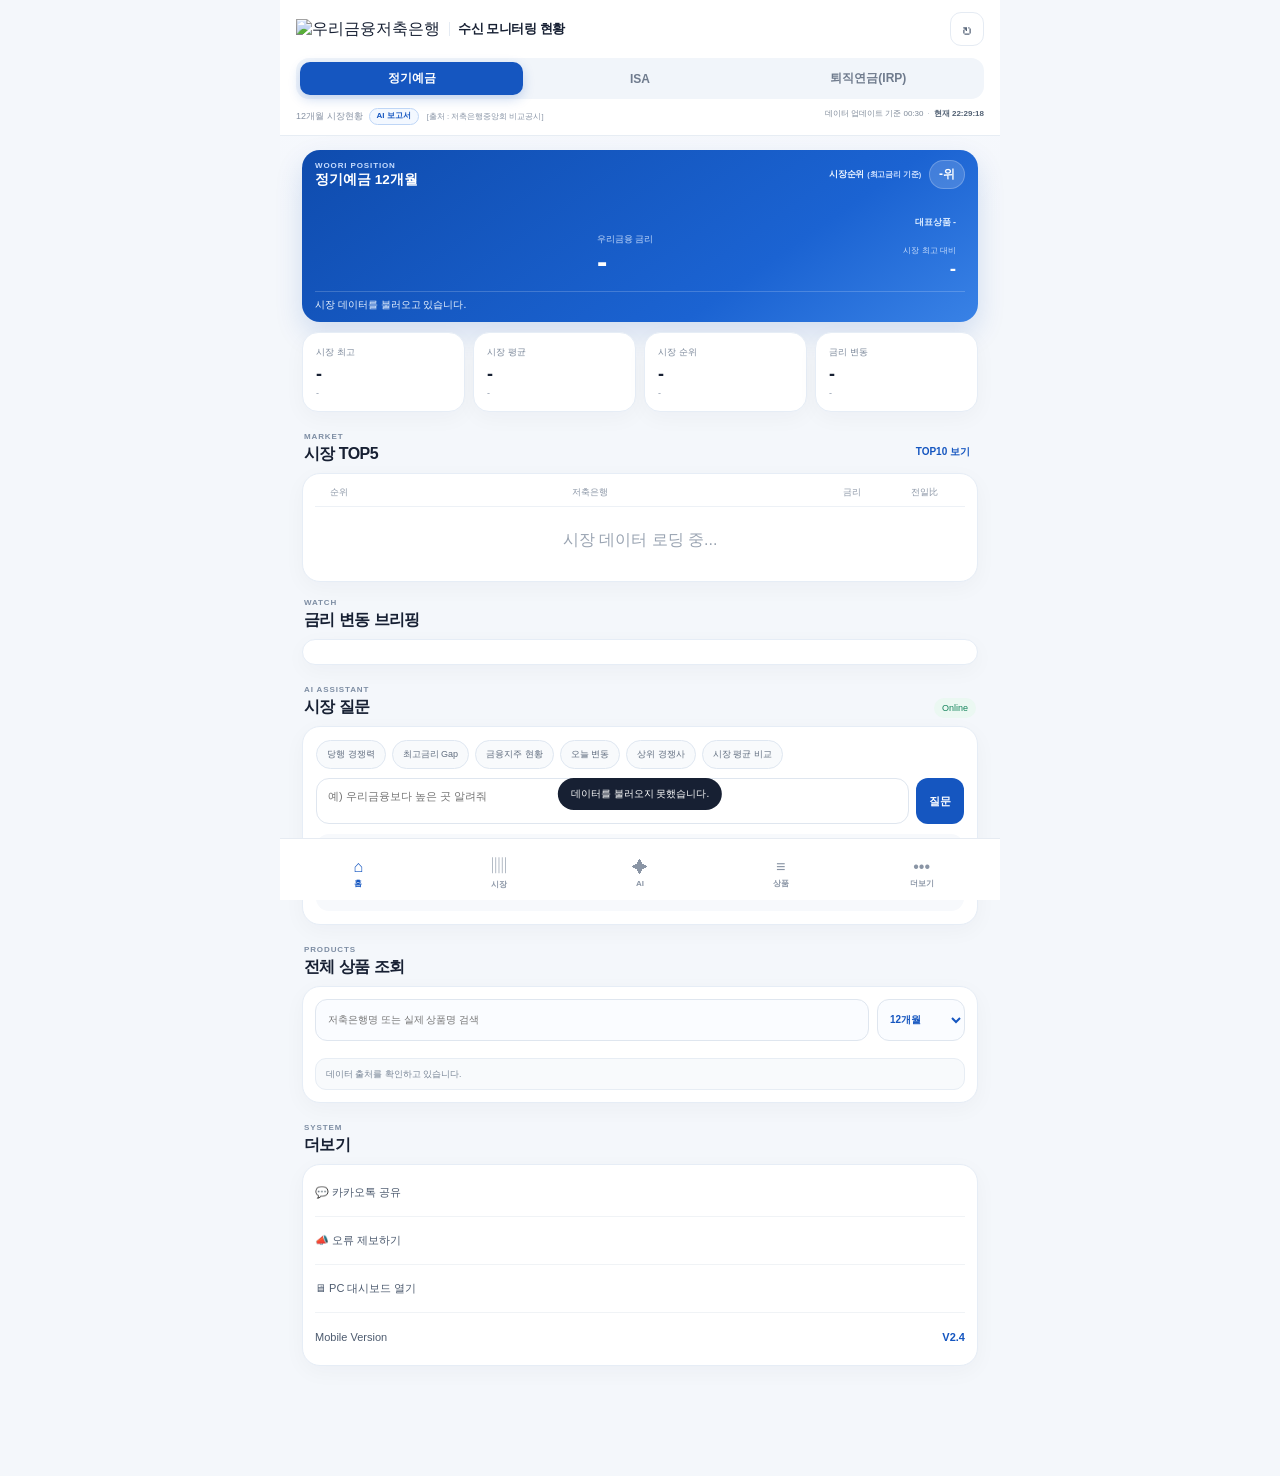
==== templates/mobile.html @ 0fac3efc "Bump mobile hero cache v534" ====
<!DOCTYPE html>
<html lang="ko">
<head>
  <meta charset="UTF-8" />
  <meta name="viewport" content="width=device-width, initial-scale=1, viewport-fit=cover" />
  <meta name="theme-color" content="#0f4db8" />
  <title>SBRateBot Mobile</title>
  <link rel="stylesheet" href="/static/css/mobile.css?v=20260815v529" />
  <link rel="stylesheet" href="/static/css/v512-mobile.css?v=20260815v513" />
  <link rel="stylesheet" href="/static/css/v513-mobile-hero-hotfix.css?v=20260815v534" />
  <script src="https://cdnjs.cloudflare.com/ajax/libs/html2pdf.js/0.10.1/html2pdf.bundle.min.js"></script>
  <!-- Kakao JavaScript SDK -->
  <script
    src="https://t1.kakaocdn.net/kakao_js_sdk/2.7.4/kakao.min.js"
    crossorigin="anonymous">
  </script>
</head>
<body>
  <div class="app-shell">

    <header class="mobile-header">
      <div class="brand-row">
        <div class="brand">
          <img src="/static/images/ci.png" alt="우리금융저축은행" class="brand-logo" />
          <div class="brand-text">
            <strong>수신 모니터링 현황</strong>
          </div>
        </div>
        <button id="mobile-refresh" class="icon-btn" aria-label="새로고침">↻</button>
      </div>

      <div class="product-tabs" id="mobile-product-tabs">
        <button class="product-tab is-active" data-product="deposit">정기예금</button>
        <button class="product-tab" data-product="isa">ISA</button>
        <button class="product-tab" data-product="irp">퇴직연금(IRP)</button>
      </div>

      <div class="data-meta">
        <div class="data-meta-left">
          <span id="mobile-market-label">12개월 시장현황</span>
          <button id="mobile-report-open" class="top-report-btn">AI 보고서</button>
        </div>
        <div class="data-meta-right">
          <span class="mobile-time-line">
            <span class="mobile-update-label">데이터 업데이트 기준 00:30</span>
            <span class="mobile-time-divider">·</span>
            <span id="mobile-live-clock">현재 --:--:--</span>
          </span>
        </div>
      </div>
    </header>

    <main class="mobile-main">
      <section id="home" class="section-block">
        <article class="hero-card">
          <div class="hero-top">
            <div>
              <span class="eyebrow">WOORI POSITION</span>
              <h1 id="hero-product-label">정기예금 12개월</h1>
            </div>
            <div class="hero-rank-context">
              <div class="hero-rank-copy">
                <span class="hero-rank-label">시장순위</span>
                <small>(최고금리 기준)</small>
              </div>
              <span id="hero-rank-pill" class="rank-pill">-위</span>
            </div>
          </div>

          <div class="hero-main-grid">
            <div class="hero-wibee-wrap" aria-hidden="true">
              <img src="/static/images/wibee.png?v=20260815v513" alt="" class="hero-wibee" />
            </div>
            <div class="hero-rate-panel">
              <span id="hero-woori-product" class="hero-product-name">대표상품 -</span>
              <div class="hero-metrics-row">
                <div class="hero-rate-metric">
                  <span class="metric-label">우리금융 금리</span>
                  <strong id="hero-woori-rate" class="hero-rate">-</strong>
                </div>
                <div class="hero-gap hero-gap-metric">
                  <span>시장 최고 대비</span>
                  <strong id="hero-gap-top">-</strong>
                </div>
              </div>
            </div>
          </div>

          <div id="hero-ai-brief" class="ai-brief">
            시장 데이터를 불러오고 있습니다.
          </div>
        </article>

        <div class="kpi-grid">
          <article class="kpi-card">
            <span>시장 최고</span>
            <strong id="kpi-top-rate">-</strong>
            <small id="kpi-top-bank">-</small>
          </article>
          <article class="kpi-card">
            <span>시장 평균</span>
            <strong id="kpi-average-rate">-</strong>
            <small id="kpi-average-gap">-</small>
          </article>
          <article class="kpi-card">
            <span>시장 순위</span>
            <strong id="kpi-market-rank">-</strong>
            <small id="kpi-market-total">-</small>
          </article>
          <article class="kpi-card">
            <span id="kpi-fourth-label">금리 변동</span>
            <strong id="kpi-fourth-value">-</strong>
            <small id="kpi-fourth-sub">-</small>
          </article>
        </div>
      </section>

      <section id="market" class="section-block">
        <div class="section-heading">
          <div>
            <span class="eyebrow">MARKET</span>
            <h2>시장 TOP5</h2>
          </div>
          <button id="toggle-top10" class="text-btn">TOP10 보기</button>
        </div>

        <article class="panel-card">
          <div class="table-head rank-grid">
            <span>순위</span>
            <span>저축은행</span>
            <span>금리</span>
            <span id="market-last-head">전일比</span>
          </div>
          <div id="market-ranking-list" class="ranking-list"></div>
        </article>

        <div class="section-heading subsection-heading">
          <div>
            <span class="eyebrow">WATCH</span>
            <h2 id="watch-title">금리 변동 브리핑</h2>
          </div>
        </div>

        <article class="panel-card">
          <div id="watch-content" class="watch-content"></div>
        </article>
      </section>

      <section id="ai" class="section-block">
        <div class="section-heading">
          <div>
            <span class="eyebrow">AI ASSISTANT</span>
            <h2>시장 질문</h2>
          </div>
          <div class="section-actions">
            <span class="status-dot">Online</span>
          </div>
        </div>

        <article class="panel-card ai-card">
          <div class="quick-questions" id="mobile-quick-questions">
            <button data-question="우리금융 경쟁력 알려줘">당행 경쟁력</button>
            <button data-question="시장 최고금리와 우리금융 차이 알려줘">최고금리 Gap</button>
            <button data-question="금융지주 저축은행 현황 알려줘">금융지주 현황</button>
            <button data-question="오늘 금리 변동 핵심 알려줘">오늘 변동</button>
            <button data-question="우리금융보다 금리가 높은 곳 알려줘">상위 경쟁사</button>
            <button data-question="시장 평균과 우리금융을 비교해줘">시장 평균 비교</button>
          </div>

          <div class="ai-input-row">
            <textarea id="mobile-ai-question" rows="2" placeholder="예) 우리금융보다 높은 곳 알려줘"></textarea>
            <button id="mobile-ai-send" class="primary-btn">질문</button>
          </div>

          <div id="mobile-ai-answer" class="ai-answer">
            질문하시면 최신 시장 데이터를 기준으로 답변합니다.
          </div>
        </article>
      </section>

      <section id="products" class="section-block">
        <div class="section-heading">
          <div>
            <span class="eyebrow">PRODUCTS</span>
            <h2>전체 상품 조회</h2>
          </div>
        </div>

        <article class="panel-card">
          <div class="product-filter-row product-explorer-filter-row">
            <input id="mobile-product-search" type="search" placeholder="저축은행명 또는 실제 상품명 검색" />
            <select id="mobile-product-period" class="product-period-select" aria-label="조회 기간">
              <option value="1">1개월</option>
              <option value="3">3개월</option>
              <option value="6">6개월</option>
              <option value="12" selected>12개월</option>
              <option value="24">24개월</option>
              <option value="36">36개월</option>
            </select>
          </div>
          <div id="mobile-product-list" class="product-list"></div>
          <div id="mobile-source-note" class="source-note">
            데이터 출처를 확인하고 있습니다.
          </div>
        </article>
      </section>

      <section id="more" class="section-block last-section">
        <div class="section-heading">
          <div>
            <span class="eyebrow">SYSTEM</span>
            <h2>더보기</h2>
          </div>
        </div>

        <article class="panel-card more-list">
          <button id="mobile-kakao-share" type="button">💬 카카오톡 공유</button>
          <button id="mobile-error-report" type="button">📣 오류 제보하기</button>
          <a href="/" class="more-link">🖥 PC 대시보드 열기</a>
          <div class="version-row"><span>Mobile Version</span><strong>V2.4</strong></div>
        </article>
      </section>
    </main>

    <nav class="bottom-nav">
      <a href="#home" class="nav-item is-active" data-section="home"><span>⌂</span><b>홈</b></a>
      <a href="#market" class="nav-item" data-section="market"><span>▥</span><b>시장</b></a>
      <a href="#ai" class="nav-item" data-section="ai"><span>✦</span><b>AI</b></a>
      <a href="#products" class="nav-item" data-section="products"><span>≡</span><b>상품</b></a>
      <a href="#more" class="nav-item" data-section="more"><span>•••</span><b>더보기</b></a>
    </nav>

    <div id="mobile-toast" class="toast"></div>

    <div id="mobile-report-modal" class="modal-backdrop hidden">
      <div class="mobile-modal report-modal">
        <div class="modal-head">
          <div>
            <span class="eyebrow">AI REPORT</span>
            <h3 id="mobile-report-title">AI 보고서</h3>
            <small id="mobile-report-basis" class="modal-basis">데이터 업데이트 기준 -</small>
          </div>
          <button id="mobile-report-close" class="icon-btn">×</button>
        </div>

        <div class="report-toolbar">
          <button id="mobile-report-pdf" class="primary-btn report-download-btn">PDF 다운로드</button>
        </div>

        <div class="modal-body report-body">
          <div id="mobile-report-content">
            <div class="loading">AI 보고서를 준비하고 있습니다.</div>
          </div>
        </div>
      </div>
    </div>

    <div id="mobile-error-modal" class="modal-backdrop hidden">
      <div class="mobile-modal">
        <div class="modal-head">
          <div>
            <span class="eyebrow">FEEDBACK</span>
            <h3>📣 오류 제보하기</h3>
          </div>
          <button id="mobile-error-close" class="icon-btn">×</button>
        </div>
        <div class="modal-body">
          <select id="mobile-error-type">
            <option>데이터 오류</option>
            <option>화면/레이아웃</option>
            <option>AI 답변</option>
            <option>속도/접속</option>
            <option>기타</option>
          </select>
          <textarea id="mobile-error-message" rows="5" placeholder="오류 내용을 입력해주세요."></textarea>
          <button id="mobile-error-submit" class="primary-btn full-btn">오류 제보 등록</button>
        </div>
      </div>
    </div>

  </div>
  <script src="/static/js/mobile.js?v=20260815v532"></script>
</body>
</html>
---- static/css/mobile.css ----
:root{
  --blue:#1556c0;
  --blue-deep:#0f459f;
  --blue-soft:#edf5ff;
  --bg:#f4f7fb;
  --card:#ffffff;
  --ink:#172033;
  --muted:#7a8799;
  --line:#e5ebf3;
  --red:#e15151;
  --shadow:0 8px 28px rgba(23,32,51,.055);
  font-family:Pretendard,"Noto Sans KR",-apple-system,BlinkMacSystemFont,"Segoe UI",sans-serif;
}

*{box-sizing:border-box}
html{scroll-behavior:smooth;background:var(--bg)}
body{margin:0;background:var(--bg);color:var(--ink);-webkit-font-smoothing:antialiased}
button,input,textarea,select{font:inherit}
button{cursor:pointer}

.app-shell{width:100%;max-width:720px;margin:0 auto;min-height:100vh;background:linear-gradient(180deg,#f8faff 0,#f4f7fb 220px)}
.mobile-header{
  position:sticky;top:0;z-index:30;
  padding:calc(12px + env(safe-area-inset-top)) 16px 10px;
  background:rgba(255,255,255,.96);
  backdrop-filter:blur(16px);
  border-bottom:1px solid rgba(229,235,243,.9);
}
.brand-row{display:flex;align-items:center;justify-content:space-between;gap:12px}
.brand{display:flex;align-items:center;gap:10px;min-width:0}
.brand-logo{width:108px;max-height:28px;object-fit:contain;object-position:left center}
.brand-text{display:flex;flex-direction:column;line-height:1.15;border-left:1px solid var(--line);padding-left:10px}
.brand-text strong{font-size:13px;letter-spacing:-.02em}
.brand-text span{margin-top:3px;font-size:9px;color:var(--muted)}
.icon-btn{
  width:34px;height:34px;border:1px solid var(--line);border-radius:11px;
  background:#fff;color:#576579;font-size:20px;display:grid;place-items:center;
}
.product-tabs{display:grid;grid-template-columns:1fr 1fr 1fr;gap:5px;margin-top:12px;padding:4px;border-radius:13px;background:#f1f5fa}
.product-tab{border:0;border-radius:10px;padding:8px 5px;background:transparent;color:#6f7b8d;font-weight:700;font-size:12px}
.product-tab.is-active{background:var(--blue);color:#fff;box-shadow:0 4px 12px rgba(21,86,192,.22)}
.data-meta{display:flex;justify-content:space-between;gap:10px;margin-top:9px;color:#8792a3;font-size:9px}

.mobile-main{padding:14px 14px calc(90px + env(safe-area-inset-bottom))}
.section-block{scroll-margin-top:126px;margin-bottom:20px}
.hero-card{
  background:linear-gradient(145deg,#0f4cae 0%,#1b63d2 68%,#3982e6 100%);
  color:#fff;border-radius:22px;padding:18px;box-shadow:0 14px 34px rgba(15,76,174,.18);
}
.hero-top,.hero-rate-row{display:flex;justify-content:space-between;gap:16px;align-items:flex-start}
.eyebrow{display:block;font-size:8px;font-weight:800;letter-spacing:.11em;color:#7d8da3}
.hero-card .eyebrow{color:#c7ddff}
.hero-card h1{margin:4px 0 0;font-size:15px}
.rank-pill{font-size:12px;font-weight:800;background:rgba(255,255,255,.16);border:1px solid rgba(255,255,255,.22);padding:6px 10px;border-radius:999px}
.hero-rate-row{margin-top:18px;align-items:flex-end}
.metric-label{display:block;color:#d8e8ff;font-size:10px;margin-bottom:3px}
.hero-rate{font-size:34px;letter-spacing:-.04em}
.hero-gap{text-align:right}
.hero-gap span{display:block;color:#d8e8ff;font-size:9px;margin-bottom:4px}
.hero-gap strong{font-size:15px}
.ai-brief{margin-top:16px;padding-top:13px;border-top:1px solid rgba(255,255,255,.18);font-size:11px;line-height:1.55;color:#eef6ff;word-break:keep-all}

.kpi-grid{display:grid;grid-template-columns:1fr 1fr;gap:8px;margin-top:10px}
.kpi-card{background:#fff;border:1px solid var(--line);border-radius:16px;padding:13px;box-shadow:0 4px 18px rgba(23,32,51,.025)}
.kpi-card span{display:block;font-size:9px;color:var(--muted)}
.kpi-card strong{display:block;margin-top:5px;font-size:18px;letter-spacing:-.03em}
.kpi-card small{display:block;margin-top:3px;color:#8d99aa;font-size:9px}

.section-heading{display:flex;align-items:end;justify-content:space-between;margin:0 2px 8px}
.section-heading h2{margin:3px 0 0;font-size:16px;letter-spacing:-.03em}
.subsection-heading{margin-top:16px}
.text-btn{border:0;background:transparent;color:var(--blue);font-size:10px;font-weight:800;padding:6px}
.status-dot{font-size:9px;color:#16845d;background:#ebf8f2;padding:5px 8px;border-radius:999px}

.panel-card{background:var(--card);border:1px solid var(--line);border-radius:18px;padding:12px;box-shadow:var(--shadow)}
.table-head{color:#8b96a6;font-size:9px;border-bottom:1px solid #edf1f6;padding:0 4px 7px}
.rank-grid{display:grid;grid-template-columns:40px 1fr 62px 74px;align-items:center;text-align:center;gap:4px}
.ranking-list{padding-top:5px}
.rank-row{display:grid;grid-template-columns:40px 1fr 62px 74px;gap:4px;align-items:center;text-align:center;min-height:38px;border-bottom:1px solid #f2f4f7;font-size:11px}
.rank-row:last-child{border-bottom:0}
.rank-row .bank{overflow:hidden;text-overflow:ellipsis;white-space:nowrap}
.rank-badge{width:22px;height:22px;border-radius:999px;margin:auto;display:grid;place-items:center;background:#f0f3f7;color:#596679;font-weight:800;font-size:10px}
.rank-row.top3 .rank-badge{background:#fff1d7;color:#d48411}
.rank-row.woori{margin:3px 0;border:1px solid #acd0ff;border-radius:13px;background:linear-gradient(90deg,#edf5ff,#f4f8ff);color:var(--blue);font-weight:800}
.rank-row.woori .rank-badge{background:#dcecff;color:#1556c0}
.rank-row .rate{font-weight:800;color:#1556c0}
.rank-row .last{font-size:10px;white-space:nowrap}

.watch-content{font-size:11px}
.watch-grid{display:grid;grid-template-columns:1fr 1fr;gap:8px}
.watch-box{border:1px solid #edf1f6;border-radius:13px;padding:11px}
.watch-box span{display:block;color:var(--muted);font-size:9px}
.watch-box strong{display:block;margin-top:5px;font-size:14px}
.insight-box{margin-top:9px;background:#f5f9ff;border:1px solid #dceaff;border-radius:13px;padding:11px;line-height:1.55;color:#506078;word-break:keep-all}

.ai-card{padding:13px}
.quick-questions{display:flex;gap:6px;overflow-x:auto;padding-bottom:9px;scrollbar-width:none}
.quick-questions::-webkit-scrollbar{display:none}
.quick-questions button{white-space:nowrap;border:1px solid #dfe7f1;background:#f8fafc;border-radius:999px;padding:7px 10px;color:#5f6c7e;font-size:9px}
.ai-input-row{display:flex;gap:7px;align-items:stretch}
.ai-input-row textarea{flex:1;border:1px solid #dfe6ef;border-radius:13px;padding:10px 11px;resize:none;outline:none;font-size:11px;background:#fff}
.ai-input-row textarea:focus{border-color:#92b9f2;box-shadow:0 0 0 3px rgba(21,86,192,.06)}
.primary-btn{border:0;border-radius:12px;background:var(--blue);color:#fff;font-size:11px;font-weight:800;padding:0 13px}
.ai-answer{margin-top:10px;padding:12px;background:#f7f9fc;border-radius:13px;min-height:72px;font-size:11px;line-height:1.6;color:#4d5a6d;white-space:pre-wrap;word-break:keep-all}

.product-filter-row{margin-bottom:8px}
.product-filter-row input{width:100%;border:1px solid #dfe6ef;background:#fafcff;border-radius:12px;padding:10px 12px;font-size:11px;outline:none}
.product-list{max-height:440px;overflow:auto}
.product-row{display:grid;grid-template-columns:1fr 68px;gap:8px;padding:10px 4px;border-bottom:1px solid #f0f3f6}
.product-row:last-child{border-bottom:0}
.product-main{min-width:0}
.product-bank{font-size:10px;font-weight:800;color:#364255}
.product-name{margin-top:3px;font-size:10px;color:#788596;white-space:nowrap;overflow:hidden;text-overflow:ellipsis}
.product-meta{text-align:right}
.product-meta strong{display:block;color:var(--blue);font-size:13px}
.product-meta small{display:block;color:#929dad;margin-top:3px;font-size:8px}

.more-list{padding:4px 12px}
.more-list button,.more-link,.version-row{width:100%;min-height:48px;display:flex;align-items:center;border:0;border-bottom:1px solid #f0f3f6;background:#fff;color:#4d5b6f;text-decoration:none;font-size:11px}
.more-list button{padding:0;text-align:left}
.more-link{padding:0}
.version-row{justify-content:space-between;border-bottom:0}
.version-row strong{color:var(--blue)}

.bottom-nav{
  position:fixed;z-index:40;left:50%;bottom:0;transform:translateX(-50%);
  width:min(720px,100%);height:calc(62px + env(safe-area-inset-bottom));
  padding:7px 8px env(safe-area-inset-bottom);
  display:grid;grid-template-columns:repeat(5,1fr);
  background:rgba(255,255,255,.97);backdrop-filter:blur(18px);
  border-top:1px solid #e6ebf2;
}
.nav-item{text-decoration:none;color:#8a95a5;display:flex;flex-direction:column;align-items:center;justify-content:center;gap:2px;font-size:16px}
.nav-item b{font-size:8px}
.nav-item.is-active{color:var(--blue)}

.toast{position:fixed;z-index:100;left:50%;bottom:90px;transform:translate(-50%,20px);opacity:0;background:#172033;color:#fff;padding:9px 13px;border-radius:999px;font-size:10px;transition:.2s;pointer-events:none}
.toast.show{opacity:1;transform:translate(-50%,0)}

.hidden{display:none!important}
.modal-backdrop{position:fixed;z-index:80;inset:0;background:rgba(12,20,35,.42);padding:18px;display:flex;align-items:center;justify-content:center}
.mobile-modal{width:100%;max-width:480px;background:#fff;border-radius:20px;box-shadow:0 20px 60px rgba(20,32,53,.25);overflow:hidden}
.modal-head{display:flex;align-items:center;justify-content:space-between;padding:15px;border-bottom:1px solid var(--line)}
.modal-head h3{margin:3px 0 0;font-size:15px}
.modal-body{padding:14px}
.modal-body select,.modal-body textarea{width:100%;border:1px solid var(--line);border-radius:12px;padding:10px;margin-bottom:9px;font-size:11px}
.full-btn{width:100%;min-height:42px}

.loading{color:#9aa4b2;text-align:center;padding:18px}
.positive{color:#1556c0!important}
.negative{color:var(--red)!important}
.neutral{color:#5d697a!important}

@media(min-width:540px){
  .mobile-main{padding-left:22px;padding-right:22px}
  .kpi-grid{grid-template-columns:repeat(4,1fr)}
  .brand-logo{width:122px}
}


/* =========================================================
   Mobile V1.1 Final Polish
========================================================= */

.brand-text strong{
  white-space:nowrap;
}

.rank-row.woori{
  box-shadow:inset 0 0 0 1px rgba(255,255,255,.45);
}

.product-row.woori-product{
  margin:2px 0;
  padding-left:8px;
  padding-right:8px;
  border:1px solid #b8d6ff;
  background:#f0f6ff;
  border-radius:12px;
}

.product-row.woori-product .product-bank,
.product-row.woori-product .product-meta strong,
.product-row.woori-product .product-meta small{
  color:#1556c0;
}

#mobile-product-list .product-name{
  color:#66758a;
  font-weight:500;
}

#mobile-product-list .product-name.product-missing{
  color:#a0a8b5;
  font-style:italic;
}

.data-meta{
  align-items:center;
}

@media(max-width:380px){
  .brand-logo{width:96px}
  .brand-text strong{font-size:12px}
  .rank-grid,.rank-row{
    grid-template-columns:34px 1fr 58px 70px;
    gap:2px;
  }
}


/* =========================================================
   Mobile V1.2 Stable - Closing Polish
========================================================= */

/* Header branding */
.brand-logo{
  width:124px !important;
  max-height:32px !important;
}

.brand-text{
  justify-content:center;
}

.brand-text strong{
  font-size:13px;
  line-height:1.15;
}

/* Hero compact */
.hero-card{
  padding:14px 16px !important;
  border-radius:20px !important;
}

.hero-card h1{
  margin-top:2px !important;
  font-size:14px !important;
}

.hero-rate-row{
  margin-top:12px !important;
}

.hero-rate{
  font-size:31px !important;
}

.ai-brief{
  margin-top:11px !important;
  padding-top:10px !important;
  line-height:1.45 !important;
}

.rank-pill{
  padding:5px 9px !important;
}

/* Woori common highlight */
.woori-highlight-mobile{
  border:1px solid #a9cdfd !important;
  border-radius:13px !important;
  background:linear-gradient(90deg,#edf5ff 0%,#f3f8ff 100%) !important;
  color:#1556c0 !important;
}

.woori-highlight-mobile *{
  color:#1556c0 !important;
}

.rank-row.woori{
  border:1px solid #a9cdfd !important;
  border-radius:13px !important;
  background:linear-gradient(90deg,#edf5ff,#f3f8ff) !important;
}

.product-row.woori-product{
  border:1px solid #a9cdfd !important;
  border-radius:13px !important;
  background:linear-gradient(90deg,#edf5ff,#f3f8ff) !important;
}

/* Better briefing */
.movement-brief{
  display:flex;
  flex-direction:column;
  gap:8px;
}

.movement-summary{
  display:flex;
  align-items:center;
  justify-content:space-between;
  gap:10px;
  border-bottom:1px solid #edf1f6;
  padding-bottom:9px;
}

.movement-summary strong{
  font-size:13px;
}

.movement-counts{
  font-size:10px;
  color:#718096;
  white-space:nowrap;
}

.movement-detail-grid{
  display:grid;
  grid-template-columns:1fr 1fr;
  gap:7px;
}

.movement-detail{
  padding:9px 10px;
  border:1px solid #edf1f6;
  border-radius:12px;
  background:#fbfcfe;
}

.movement-detail span{
  display:block;
  color:#8995a6;
  font-size:9px;
  margin-bottom:4px;
}

.movement-detail strong{
  display:block;
  font-size:11px;
  line-height:1.35;
}

.woori-movement{
  padding:9px 10px;
  border:1px solid #c6dcfb;
  border-radius:12px;
  background:#f3f8ff;
  color:#1556c0;
  font-size:10.5px;
  line-height:1.45;
}

.movement-ai{
  padding:10px 11px;
  background:#f5f9ff;
  border:1px solid #dbe9ff;
  border-radius:12px;
  color:#506078;
  font-size:10.5px;
  line-height:1.55;
  word-break:keep-all;
}

.movement-ai b{
  color:#1556c0;
}

/* Section actions/report */
.section-actions{
  display:flex;
  align-items:center;
  gap:6px;
}

.report-btn{
  border:1px solid #bfd6f6;
  background:#f3f8ff;
  color:#1556c0;
  border-radius:999px;
  padding:5px 9px;
  font-size:9px;
  font-weight:800;
}

.report-modal{
  max-width:620px;
  max-height:92vh;
  display:flex;
  flex-direction:column;
}

.modal-basis{
  display:block;
  margin-top:3px;
  color:#8a96a7;
  font-size:8.5px;
}

.report-toolbar{
  padding:9px 14px;
  border-bottom:1px solid #edf1f6;
  background:#fbfcfe;
  display:flex;
  justify-content:flex-end;
}

.report-download-btn{
  min-height:34px;
  padding:0 12px;
}

.report-body{
  overflow:auto;
  padding:12px !important;
}

.mobile-report-document{
  background:#fff;
  color:#202939;
  font-family:Pretendard,"Noto Sans KR",Arial,sans-serif;
}

.mr-header{
  border:1px solid #dce8f7;
  border-radius:14px;
  overflow:hidden;
}

.mr-header-top{
  padding:13px 14px;
  background:linear-gradient(90deg,#0b4ea2,#1a67d2);
  color:#fff;
}

.mr-header-top h4{
  margin:3px 0 0;
  font-size:15px;
}

.mr-header-meta{
  margin-top:5px;
  font-size:8.5px;
  color:#d7e7ff;
}

.mr-metrics{
  display:grid;
  grid-template-columns:repeat(3,1fr);
  gap:6px;
  padding:9px;
  background:#fbfdff;
}

.mr-metric{
  border:1px solid #edf1f6;
  border-radius:9px;
  padding:8px 5px;
  text-align:center;
}

.mr-metric span{
  display:block;
  font-size:7.5px;
  color:#8a96a7;
}

.mr-metric strong{
  display:block;
  margin-top:3px;
  font-size:12px;
}

.mr-section{
  margin-top:9px;
  border:1px solid #e7edf5;
  border-radius:11px;
  overflow:hidden;
  page-break-inside:avoid;
}

.mr-section-title{
  padding:7px 9px;
  background:#f7f9fc;
  color:#536174;
  font-size:9px;
  font-weight:800;
  display:flex;
  justify-content:space-between;
  gap:8px;
}

.mr-section-body{
  padding:9px;
  font-size:9px;
  line-height:1.5;
}

.mr-row{
  display:grid;
  grid-template-columns:28px 1fr 58px 76px;
  gap:4px;
  align-items:center;
  min-height:26px;
  text-align:center;
  border-bottom:1px solid #f0f3f6;
}

.mr-row:last-child{
  border-bottom:0;
}

.mr-row.woori{
  margin:2px 0;
  border:1px solid #a9cdfd;
  border-radius:8px;
  background:#eef6ff;
  color:#1556c0;
  font-weight:800;
}

.mr-ai{
  white-space:pre-line;
  color:#4c596b;
}

@media(max-width:380px){
  .brand-logo{
    width:112px !important;
  }
  .hero-card{
    padding:13px 14px !important;
  }
}

/* PDF capture */
@media print{
  .mobile-report-document{
    width:100%;
  }
}

/* =========================================================
   Mobile V1.3 Final - Header Brand Visibility
   2026-08-08
   - Make Woori Savings Bank CI clearly visible on mobile
   - Keep header height and title balance compact
========================================================= */
.mobile-header .brand{
  gap:8px;
  flex:1 1 auto;
  overflow:visible;
}

.mobile-header .brand-logo{
  width:145px !important;
  height:auto !important;
  max-height:38px !important;
  flex:0 0 auto;
  object-fit:contain;
  object-position:left center;
}

.mobile-header .brand-text{
  flex:0 1 auto;
  padding-left:8px;
}

.mobile-header .brand-text strong{
  font-size:13px;
  font-weight:800;
  letter-spacing:-.035em;
}

@media(max-width:380px){
  .mobile-header{
    padding-left:12px;
    padding-right:12px;
  }
  .mobile-header .brand-row{
    gap:8px;
  }
  .mobile-header .brand-logo{
    width:132px !important;
    max-height:35px !important;
  }
  .mobile-header .brand-text{
    padding-left:7px;
  }
  .mobile-header .brand-text strong{
    font-size:12px;
  }
}

@media(max-width:340px){
  .mobile-header .brand-logo{
    width:124px !important;
  }
  .mobile-header .brand-text strong{
    font-size:11.5px;
  }
}


/* =========================================================
   Mobile V1.4 Stable - Final QA
========================================================= */

.data-meta{
  align-items:flex-start !important;
}

.data-meta-left,
.data-meta-right{
  display:flex;
  align-items:center;
  gap:6px;
}

.data-meta-left{
  min-width:0;
  flex-wrap:wrap;
}

.data-meta-right{
  flex-direction:column;
  align-items:flex-end;
  gap:1px;
  white-space:nowrap;
}

.top-report-btn{
  border:1px solid #bfd6f6;
  background:#f3f8ff;
  color:#1556c0;
  border-radius:999px;
  padding:3px 7px;
  font-size:8px;
  line-height:1.1;
  font-weight:800;
}

#mobile-data-basis,
#mobile-live-clock{
  font-size:8px;
  color:#8792a3;
}

#mobile-live-clock{
  color:#526174;
  font-weight:700;
  font-variant-numeric:tabular-nums;
}

/* Rate change convention:
   increase = blue +, decrease = red ▲, unchanged = gray */
.change-up{
  color:#1556c0 !important;
  font-weight:800 !important;
}
.change-down{
  color:#e15151 !important;
  font-weight:800 !important;
}
.change-flat{
  color:#7c8797 !important;
  font-weight:700 !important;
}

.movement-detail .change-up,
.movement-detail .change-down{
  font-size:11px;
}

.woori-movement .change-up,
.woori-movement .change-down,
.woori-movement .change-flat{
  font-weight:800 !important;
}

.source-note{
  margin-top:9px;
  padding:9px 10px;
  background:#f8fafc;
  border:1px solid #e7edf4;
  border-radius:11px;
  font-size:8.5px;
  line-height:1.45;
  color:#788596;
  word-break:keep-all;
}

.source-note b{
  color:#4f5e72;
}

.source-note a{
  color:#1556c0;
  text-decoration:none;
  font-weight:700;
}

/* detailed executive report */
.mr-section-body .mr-kv{
  display:flex;
  align-items:flex-start;
  justify-content:space-between;
  gap:10px;
  padding:4px 0;
  border-bottom:1px solid #f0f3f6;
}

.mr-section-body .mr-kv:last-child{
  border-bottom:0;
}

.mr-section-body .mr-kv span{
  color:#7d8999;
}

.mr-section-body .mr-kv b{
  text-align:right;
}

.mr-monitor-list{
  margin:0;
  padding-left:17px;
}

.mr-monitor-list li{
  margin:3px 0;
}

.mr-source-box{
  background:#f8fafc;
  border:1px solid #e7edf4;
  border-radius:9px;
  padding:8px;
  color:#687689;
}

@media(max-width:380px){
  .data-meta{
    gap:5px;
  }
  .data-meta-right{
    max-width:48%;
  }
  #mobile-data-basis,
  #mobile-live-clock{
    font-size:7.5px;
  }
}


/* =========================================================
   Mobile V1.5 - Update time + live clock one line
========================================================= */
.data-meta-right{
  flex-direction:row !important;
  align-items:center !important;
  justify-content:flex-end !important;
  white-space:nowrap !important;
  min-width:0;
}

.mobile-time-line{
  display:inline-flex;
  align-items:center;
  justify-content:flex-end;
  gap:4px;
  white-space:nowrap;
  font-size:8px;
  color:#7f8a99;
  font-variant-numeric:tabular-nums;
}

.mobile-update-label{
  color:#7f8a99;
}

.mobile-time-divider{
  color:#b1bac6;
}

#mobile-live-clock{
  font-size:8px !important;
  color:#526174 !important;
  font-weight:700 !important;
  white-space:nowrap;
}

@media(max-width:380px){
  .mobile-time-line,
  #mobile-live-clock{
    font-size:7.3px !important;
  }
}

/* Mobile hero brand composition */
.hero-main-grid{display:grid;grid-template-columns:minmax(105px,.9fr) minmax(150px,1.1fr);gap:12px;align-items:end;margin-top:10px;min-height:118px}
.hero-wibee-wrap{display:flex;align-items:flex-end;justify-content:center;height:116px;overflow:hidden}
.hero-wibee{display:block;max-width:112px;max-height:112px;width:auto;height:auto;object-fit:contain;filter:drop-shadow(0 8px 14px rgba(5,42,104,.20))}
.hero-rate-panel{text-align:right;align-self:center}
.hero-product-name{display:block;color:#d9eaff;font-size:10px;font-weight:700;margin-bottom:7px;white-space:nowrap;overflow:hidden;text-overflow:ellipsis}
.hero-rate-panel .metric-label{margin-bottom:2px}
.hero-rate-panel .hero-gap{margin-top:7px}
@media(max-width:380px){.hero-main-grid{grid-template-columns:96px 1fr}.hero-wibee{max-width:94px;max-height:100px}.hero-wibee-wrap{height:104px}}

/* 2026-08-12 compact hero correction
   Keep the original compact card height while making Wibee visually prominent. */
.hero-card{padding:16px 18px}
.hero-main-grid{
  grid-template-columns:minmax(118px,.92fr) minmax(150px,1.08fr);
  gap:8px;
  align-items:end;
  margin-top:4px;
  min-height:96px;
}
.hero-wibee-wrap{
  height:96px;
  overflow:visible;
  align-items:flex-end;
}
.hero-wibee{
  width:138px;
  max-width:138px;
  max-height:122px;
  transform:scale(1.18);
  transform-origin:center bottom;
}
.hero-rate-panel{align-self:center}
.hero-product-name{margin-bottom:4px}
.hero-rate-panel .hero-gap{margin-top:4px}
.hero-card .ai-brief{margin-top:10px;padding-top:10px}
@media(max-width:380px){
  .hero-main-grid{grid-template-columns:108px 1fr;min-height:92px}
  .hero-wibee-wrap{height:92px}
  .hero-wibee{width:124px;max-width:124px;max-height:112px;transform:scale(1.16)}
}

/* =========================================================
   SBRate V5.29 MOBILE PRODUCT PERIOD
   Product explorer search + independent period selector
========================================================= */
.product-explorer-filter-row{
  display:grid !important;
  grid-template-columns:minmax(0,1fr) 88px !important;
  gap:8px !important;
  align-items:center !important;
}

.product-explorer-filter-row input,
.product-explorer-filter-row .product-period-select{
  min-width:0 !important;
  height:42px !important;
  border:1px solid #dfe6ef !important;
  border-radius:12px !important;
  background:#fafcff !important;
  color:#5f6c7e !important;
  font-size:10px !important;
  outline:none !important;
}

.product-explorer-filter-row input{
  width:100% !important;
  padding:0 12px !important;
}

.product-explorer-filter-row .product-period-select{
  width:88px !important;
  padding:0 8px !important;
  font-weight:700 !important;
  color:#1556c0 !important;
}

.product-explorer-filter-row input:focus,
.product-explorer-filter-row .product-period-select:focus{
  border-color:#92b9f2 !important;
  box-shadow:0 0 0 3px rgba(21,86,192,.06) !important;
}

@media(max-width:380px){
  .product-explorer-filter-row{
    grid-template-columns:minmax(0,1fr) 82px !important;
    gap:6px !important;
  }
  .product-explorer-filter-row .product-period-select{
    width:82px !important;
    padding:0 6px !important;
    font-size:9.5px !important;
  }
}
---- static/css/v512-mobile.css ----
/* SBRate V5.12 mobile final polish - 2026-08-15 */

/* Header context */
.data-meta-left::after{
  content:"";
  display:inline-flex;
  align-items:center;
  margin-left:2px;
  color:#8a96a7;
  font-size:7.7px;
  line-height:1.2;
  white-space:nowrap;
}
#mobile-product-tabs:has(.product-tab.is-active[data-product="deposit"]) + .data-meta .data-meta-left::after{
  content:"[출처 : 저축은행중앙회 비교공시]";
}
#mobile-product-tabs:has(.product-tab.is-active[data-product="isa"]) + .data-meta .data-meta-left::after,
#mobile-product-tabs:has(.product-tab.is-active[data-product="irp"]) + .data-meta .data-meta-left::after{
  content:"[출처 : 각 저축은행 공식 홈페이지]";
}

/* Compact hero: preserve original card rhythm, reduce vertical bulk */
.hero-card{
  padding:12px 14px 11px !important;
  border-radius:20px !important;
  box-shadow:0 12px 28px rgba(15,76,174,.15) !important;
}
.hero-top{
  align-items:center !important;
  min-height:34px !important;
}
.hero-card h1{
  margin-top:1px !important;
  font-size:14px !important;
}
.hero-main-grid{
  display:grid !important;
  grid-template-columns:minmax(0,43%) minmax(0,57%) !important;
  gap:2px !important;
  align-items:center !important;
  margin-top:0 !important;
  min-height:88px !important;
}
.hero-wibee-wrap{
  height:88px !important;
  min-width:0 !important;
  overflow:visible !important;
  display:flex !important;
  justify-content:center !important;
  align-items:flex-end !important;
  padding:0 !important;
}
.hero-wibee{
  width:min(132px,38vw) !important;
  max-width:none !important;
  max-height:108px !important;
  height:auto !important;
  object-fit:contain !important;
  transform-origin:center bottom !important;
  filter:drop-shadow(0 7px 11px rgba(4,43,107,.18)) !important;
  animation:sb-wibee-float-final 3.8s ease-in-out infinite !important;
  will-change:transform;
}
.hero-rate-panel{
  min-width:0 !important;
  align-self:center !important;
  text-align:right !important;
  padding-left:1px !important;
}
.hero-product-name{
  margin-bottom:2px !important;
  color:#dcecff !important;
  font-size:9.5px !important;
  letter-spacing:-.01em;
}
.hero-rate-panel .metric-label{
  margin-bottom:1px !important;
}
.hero-rate{
  font-size:31px !important;
  line-height:1 !important;
}
.hero-rate-panel .hero-gap{
  margin-top:3px !important;
}
.hero-card .ai-brief{
  margin-top:6px !important;
  padding-top:7px !important;
  line-height:1.43 !important;
  font-size:10.5px !important;
}

@keyframes sb-wibee-float-final{
  0%,100%{transform:translate3d(0,1px,0) rotate(-.4deg) scale(1)}
  50%{transform:translate3d(0,-7px,0) rotate(.7deg) scale(1.018)}
}

/* Professional card rhythm */
.kpi-card,.panel-card{
  border-color:#e6edf6 !important;
  box-shadow:0 6px 22px rgba(23,32,51,.035) !important;
}
.kpi-card strong{letter-spacing:-.035em;}
.section-heading h2{letter-spacing:-.035em;}

/* Consistent movement semantics: up=blue +, down=red ▲, flat=gray */
.change-up,.positive{color:#1556c0 !important;}
.change-down,.negative{color:#e15151 !important;}
.change-flat,.neutral{color:#7c8797 !important;}

@media(max-width:380px){
  .hero-card{padding:11px 13px 10px !important;}
  .hero-main-grid{
    grid-template-columns:minmax(0,41%) minmax(0,59%) !important;
    min-height:82px !important;
    gap:1px !important;
  }
  .hero-wibee-wrap{height:82px !important;}
  .hero-wibee{width:min(118px,36vw) !important;max-height:99px !important;}
  .hero-rate{font-size:29px !important;}
  .hero-product-name{font-size:9px !important;}
  .data-meta-left::after{font-size:7px;}
}

@media(min-width:430px){
  .hero-main-grid{grid-template-columns:42% 58% !important;}
  .hero-wibee{width:138px !important;max-height:112px !important;}
}


/* =====================================================
   SBRate V5.13 MOBILE BRIEFING
===================================================== */

#mobile-product-tabs:has(.product-tab.is-active[data-product="deposit"]) + .data-meta .data-meta-left::after{
  content:"[출처 : 저축은행중앙회 비교공시]" !important;
}
#mobile-product-tabs:has(.product-tab.is-active[data-product="isa"]) + .data-meta .data-meta-left::after,
#mobile-product-tabs:has(.product-tab.is-active[data-product="irp"]) + .data-meta .data-meta-left::after{
  content:"[출처 : 각 저축은행 홈페이지]" !important;
}

.hero-card{
  padding:10px 13px 10px !important;
  border-radius:18px !important;
}
.hero-top{min-height:30px !important;}
.hero-card h1{font-size:13.5px !important;}
.hero-main-grid{
  grid-template-columns:minmax(0,40%) minmax(0,60%) !important;
  gap:0 !important;
  min-height:80px !important;
  margin-top:0 !important;
}
.hero-wibee-wrap{
  height:80px !important;
  justify-content:flex-end !important;
  align-items:flex-end !important;
  padding-right:0 !important;
  position:relative;
}
.hero-wibee{
  width:min(122px,34vw) !important;
  max-height:98px !important;
  transform-origin:center bottom !important;
  filter:drop-shadow(0 7px 11px rgba(4,43,107,.16)) !important;
  will-change:transform,opacity;
}
body:has(#mobile-product-tabs .product-tab.is-active[data-product="deposit"]) .hero-wibee{
  animation:sb-mobile-wibee-deposit 1.25s cubic-bezier(.22,.72,.2,1) 1 both !important;
}
body:has(#mobile-product-tabs .product-tab.is-active[data-product="isa"]) .hero-wibee{
  animation:sb-mobile-wibee-isa 1.25s cubic-bezier(.22,.72,.2,1) 1 both !important;
}
body:has(#mobile-product-tabs .product-tab.is-active[data-product="irp"]) .hero-wibee{
  animation:sb-mobile-wibee-irp 1.25s cubic-bezier(.22,.72,.2,1) 1 both !important;
}
@keyframes sb-mobile-wibee-deposit{
  0%{opacity:0;transform:translate3d(-2px,4px,0) rotate(-.45deg) scale(.985)}
  40%{opacity:1;transform:translate3d(0,1px,0) rotate(-.8deg) scale(1)}
  70%{transform:translate3d(0,1px,0) rotate(.55deg) scale(1)}
  100%{opacity:1;transform:translate3d(0,1px,0) rotate(0) scale(1)}
}
@keyframes sb-mobile-wibee-isa{
  0%{opacity:0;transform:translate3d(-2px,4px,0) rotate(-.45deg) scale(.985)}
  40%{opacity:1;transform:translate3d(0,1px,0) rotate(-.8deg) scale(1)}
  70%{transform:translate3d(0,1px,0) rotate(.55deg) scale(1)}
  100%{opacity:1;transform:translate3d(0,1px,0) rotate(0) scale(1)}
}
@keyframes sb-mobile-wibee-irp{
  0%{opacity:0;transform:translate3d(-2px,4px,0) rotate(-.45deg) scale(.985)}
  40%{opacity:1;transform:translate3d(0,1px,0) rotate(-.8deg) scale(1)}
  70%{transform:translate3d(0,1px,0) rotate(.55deg) scale(1)}
  100%{opacity:1;transform:translate3d(0,1px,0) rotate(0) scale(1)}
}

body:has(#mobile-product-tabs .product-tab.is-active[data-product="deposit"]) .hero-wibee-wrap::after{
  animation:sb-mobile-pointer-deposit 1.1s ease-out .4s 1 both;
}
body:has(#mobile-product-tabs .product-tab.is-active[data-product="isa"]) .hero-wibee-wrap::after{
  animation:sb-mobile-pointer-isa 1.1s ease-out .4s 1 both;
}
body:has(#mobile-product-tabs .product-tab.is-active[data-product="irp"]) .hero-wibee-wrap::after{
  animation:sb-mobile-pointer-irp 1.1s ease-out .4s 1 both;
}
.hero-wibee-wrap::after{
  content:"";
  position:absolute;
  right:0;
  top:48%;
  width:6px;
  height:6px;
  border-radius:999px;
  background:#79a9e8;
  opacity:0;
}
@keyframes sb-mobile-pointer-deposit{
  0%{opacity:0;transform:translateX(-4px)}
  40%{opacity:.8;transform:translateX(0);box-shadow:0 0 0 4px rgba(121,169,232,.12)}
  100%{opacity:0;transform:translateX(6px);box-shadow:0 0 0 0 rgba(121,169,232,0)}
}
@keyframes sb-mobile-pointer-isa{
  0%{opacity:0;transform:translateX(-4px)}
  40%{opacity:.8;transform:translateX(0);box-shadow:0 0 0 4px rgba(121,169,232,.12)}
  100%{opacity:0;transform:translateX(6px);box-shadow:0 0 0 0 rgba(121,169,232,0)}
}
@keyframes sb-mobile-pointer-irp{
  0%{opacity:0;transform:translateX(-4px)}
  40%{opacity:.8;transform:translateX(0);box-shadow:0 0 0 4px rgba(121,169,232,.12)}
  100%{opacity:0;transform:translateX(6px);box-shadow:0 0 0 0 rgba(121,169,232,0)}
}

.hero-rate-panel{padding-left:0 !important;}
.hero-product-name{font-size:9.2px !important;margin-bottom:1px !important;}
.hero-rate{font-size:30px !important;}
.hero-card .ai-brief{
  margin-top:5px !important;
  padding-top:6px !important;
  font-size:10.2px !important;
  line-height:1.4 !important;
}

@media(max-width:380px){
  .hero-card{padding:9px 12px 9px !important;}
  .hero-main-grid{
    grid-template-columns:minmax(0,38%) minmax(0,62%) !important;
    min-height:76px !important;
  }
  .hero-wibee-wrap{height:76px !important;}
  .hero-wibee{width:min(108px,31vw) !important;max-height:92px !important;}
  .hero-rate{font-size:28px !important;}
}
@media(min-width:430px){
  .hero-main-grid{grid-template-columns:40% 60% !important;min-height:84px !important;}
  .hero-wibee-wrap{height:84px !important;}
  .hero-wibee{width:130px !important;max-height:103px !important;}
  .hero-rate{font-size:32px !important;}
}
@media (prefers-reduced-motion:reduce){
  .hero-wibee{
    animation:none !important;
    opacity:1 !important;
    transform:none !important;
  }
  .hero-wibee-wrap::after{
    display:none !important;
    animation:none !important;
  }
}


/* =====================================================
   SBRate V5.13 MOBILE REDUCED MOTION FINAL
===================================================== */
@media (prefers-reduced-motion:reduce){
  body:has(#mobile-product-tabs .product-tab.is-active[data-product="deposit"]) .hero-wibee,
  body:has(#mobile-product-tabs .product-tab.is-active[data-product="isa"]) .hero-wibee,
  body:has(#mobile-product-tabs .product-tab.is-active[data-product="irp"]) .hero-wibee{
    animation:none !important;
    opacity:1 !important;
    transform:none !important;
  }
  body:has(#mobile-product-tabs .product-tab.is-active[data-product="deposit"]) .hero-wibee-wrap::after,
  body:has(#mobile-product-tabs .product-tab.is-active[data-product="isa"]) .hero-wibee-wrap::after,
  body:has(#mobile-product-tabs .product-tab.is-active[data-product="irp"]) .hero-wibee-wrap::after{
    animation:none !important;
    display:none !important;
  }
}
---- static/css/v513-mobile-hero-hotfix.css ----
/* SBRate V5.17 mobile hero layout - 2026-08-15
   - keep original Wibee asset
   - place Woori rate and market-top gap side by side
   - slightly reduce Wibee so antenna clears the title comfortably
   - keep briefing bubble + subtle continuous idle motion
*/

.hero-card{
  overflow:hidden !important;
}

.hero-main-grid{
  grid-template-columns:minmax(0,44%) minmax(0,56%) !important;
  min-height:91px !important;
  gap:0 !important;
  align-items:end !important;
  margin-top:0 !important;
}

.hero-wibee-wrap{
  position:relative !important;
  height:91px !important;
  min-width:0 !important;
  display:flex !important;
  justify-content:flex-start !important;
  align-items:flex-end !important;
  padding:0 !important;
  overflow:visible !important;
  z-index:1;
  transform-origin:58% 88% !important;
}

.hero-wibee{
  width:min(160px,44vw) !important;
  max-width:none !important;
  max-height:120px !important;
  height:auto !important;
  object-fit:contain !important;
  transform-origin:58% 88% !important;
  filter:drop-shadow(0 7px 11px rgba(4,43,107,.17)) !important;
  will-change:transform,opacity;
}

body:has(#mobile-product-tabs .product-tab.is-active[data-product="deposit"]) .hero-wibee,
body:has(#mobile-product-tabs .product-tab.is-active[data-product="isa"]) .hero-wibee,
body:has(#mobile-product-tabs .product-tab.is-active[data-product="irp"]) .hero-wibee{
  animation:sb-v516-brief-intro 1.5s cubic-bezier(.22,.72,.2,1) 1 both !important;
}

body:has(#mobile-product-tabs .product-tab.is-active[data-product="deposit"]) .hero-wibee-wrap,
body:has(#mobile-product-tabs .product-tab.is-active[data-product="isa"]) .hero-wibee-wrap,
body:has(#mobile-product-tabs .product-tab.is-active[data-product="irp"]) .hero-wibee-wrap{
  animation:sb-v516-idle 4.8s ease-in-out 1.55s infinite both !important;
}

@keyframes sb-v516-brief-intro{
  0%{opacity:0;transform:translate3d(7px,15px,0) rotate(-1.3deg) scale(.97)}
  34%{opacity:1;transform:translate3d(7px,11px,0) rotate(-1.5deg) scale(1)}
  62%{transform:translate3d(8px,11px,0) rotate(1deg) scale(1.008)}
  100%{opacity:1;transform:translate3d(7px,11px,0) rotate(0) scale(1)}
}

@keyframes sb-v516-idle{
  0%,100%{transform:translate3d(0,0,0) rotate(0deg)}
  25%{transform:translate3d(0,-1px,0) rotate(-.4deg)}
  50%{transform:translate3d(1px,0,0) rotate(.35deg)}
  75%{transform:translate3d(0,1px,0) rotate(-.2deg)}
}

.hero-wibee-wrap::before{
  position:absolute;
  left:92px;
  top:-8px;
  z-index:4;
  max-width:118px;
  padding:4px 8px;
  border:1px solid rgba(255,255,255,.42);
  border-radius:10px 10px 10px 3px;
  background:rgba(255,255,255,.95);
  box-shadow:0 5px 16px rgba(7,55,131,.13);
  color:#25558f;
  font-size:7.6px;
  font-weight:800;
  line-height:1.25;
  white-space:nowrap;
  pointer-events:none;
  opacity:0;
}

body:has(#mobile-product-tabs .product-tab.is-active[data-product="deposit"]) .hero-wibee-wrap::before{
  content:"브리핑을 시작할게요";
  animation:sb-v519-mobile-bubble-deposit 8s ease-in-out infinite both;
}
body:has(#mobile-product-tabs .product-tab.is-active[data-product="isa"]) .hero-wibee-wrap::before{
  content:"브리핑을 시작할게요";
  animation:sb-v519-mobile-bubble-isa 8s ease-in-out infinite both;
}
body:has(#mobile-product-tabs .product-tab.is-active[data-product="irp"]) .hero-wibee-wrap::before{
  content:"브리핑을 시작할게요";
  animation:sb-v519-mobile-bubble-irp 8s ease-in-out infinite both;
}

@keyframes sb-v519-mobile-bubble-deposit{
  0%,5%{opacity:0;transform:translate3d(-3px,3px,0) scale(.97)}
  10%,34%{opacity:1;transform:translate3d(0,0,0) scale(1)}
  42%,100%{opacity:0;transform:translate3d(3px,-2px,0) scale(.99)}
}
@keyframes sb-v519-mobile-bubble-isa{
  0%,5%{opacity:0;transform:translate3d(-3px,3px,0) scale(.97)}
  10%,34%{opacity:1;transform:translate3d(0,0,0) scale(1)}
  42%,100%{opacity:0;transform:translate3d(3px,-2px,0) scale(.99)}
}
@keyframes sb-v519-mobile-bubble-irp{
  0%,5%{opacity:0;transform:translate3d(-3px,3px,0) scale(.97)}
  10%,34%{opacity:1;transform:translate3d(0,0,0) scale(1)}
  42%,100%{opacity:0;transform:translate3d(3px,-2px,0) scale(.99)}
}

.hero-wibee-wrap::after{
  content:"" !important;
  position:absolute !important;
  right:-11px !important;
  top:55px !important;
  width:34px !important;
  height:2px !important;
  border-radius:999px !important;
  background:linear-gradient(90deg,rgba(189,220,255,0),rgba(235,246,255,.98)) !important;
  transform-origin:left center !important;
  opacity:0;
  box-shadow:none !important;
  pointer-events:none;
}
body:has(#mobile-product-tabs .product-tab.is-active[data-product="deposit"]) .hero-wibee-wrap::after,
body:has(#mobile-product-tabs .product-tab.is-active[data-product="isa"]) .hero-wibee-wrap::after,
body:has(#mobile-product-tabs .product-tab.is-active[data-product="irp"]) .hero-wibee-wrap::after{
  animation:sb-v516-pointer 1.4s ease-out .42s 1 both !important;
}

@keyframes sb-v516-pointer{
  0%{opacity:0;transform:scaleX(.15)}
  32%,66%{opacity:.9;transform:scaleX(1)}
  100%{opacity:0;transform:scaleX(.55) translateX(5px)}
}

.hero-rate-panel{
  min-width:0 !important;
  align-self:end !important;
  padding:0 7px 8px 2px !important;
  transform:none !important;
  z-index:2;
}

.hero-product-name{
  display:block !important;
  margin:0 0 7px !important;
  text-align:right !important;
  white-space:nowrap !important;
  overflow:visible !important;
  font-size:9px !important;
  line-height:1.1 !important;
}

.hero-metrics-row{
  display:grid !important;
  grid-template-columns:minmax(0,1.12fr) minmax(0,.88fr) !important;
  align-items:end !important;
  gap:8px !important;
  width:100% !important;
}

.hero-rate-metric,
.hero-gap-metric{
  min-width:0 !important;
}

.hero-rate-metric{
  text-align:left !important;
}

.hero-rate-metric .metric-label{
  display:block !important;
  margin:0 0 3px !important;
  text-align:left !important;
  font-size:8.8px !important;
  line-height:1.1 !important;
  opacity:.92;
}

.hero-rate{
  display:block !important;
  font-size:30px !important;
  line-height:.98 !important;
  text-align:left !important;
  white-space:nowrap !important;
}

.hero-gap-metric{
  display:flex !important;
  flex-direction:column !important;
  align-items:flex-end !important;
  justify-content:flex-end !important;
  margin:0 !important;
  padding:0 !important;
  text-align:right !important;
}

.hero-gap-metric > span{
  display:block !important;
  margin:0 0 4px !important;
  font-size:8.2px !important;
  line-height:1.1 !important;
  white-space:nowrap !important;
  opacity:.92;
}

.hero-gap-metric > strong{
  display:block !important;
  margin:0 !important;
  font-size:18px !important;
  line-height:1 !important;
  white-space:nowrap !important;
}

body:has(#mobile-product-tabs .product-tab.is-active[data-product="deposit"]) .hero-rate,
body:has(#mobile-product-tabs .product-tab.is-active[data-product="isa"]) .hero-rate,
body:has(#mobile-product-tabs .product-tab.is-active[data-product="irp"]) .hero-rate{
  animation:sb-v516-rate-cue 1.1s ease-out .76s 1 both;
}

@keyframes sb-v516-rate-cue{
  0%,100%{text-shadow:none;transform:translateZ(0)}
  45%{text-shadow:0 0 18px rgba(220,239,255,.55);transform:scale(1.025)}
}

@media(max-width:380px){
  .hero-main-grid{
    grid-template-columns:minmax(0,43%) minmax(0,57%) !important;
    min-height:88px !important;
  }
  .hero-wibee-wrap{height:88px !important;}
  .hero-wibee{
    width:min(145px,42vw) !important;
    max-height:109px !important;
  }
  .hero-wibee-wrap::before{
    left:80px;
    top:-5px;
    font-size:6.8px;
    padding:3px 6px;
  }
  .hero-rate-panel{padding-right:4px !important;}
  .hero-product-name{font-size:8.2px !important; margin-bottom:6px !important;}
  .hero-metrics-row{gap:5px !important;}
  .hero-rate-metric .metric-label{font-size:8px !important;}
  .hero-rate{font-size:26.5px !important;}
  .hero-gap-metric > span{font-size:7.3px !important;}
  .hero-gap-metric > strong{font-size:15.5px !important;}
}

@media(min-width:430px){
  .hero-main-grid{
    grid-template-columns:minmax(0,43%) minmax(0,57%) !important;
    min-height:96px !important;
  }
  .hero-wibee-wrap{height:96px !important;}
  .hero-wibee{
    width:166px !important;
    max-height:124px !important;
  }
  .hero-wibee-wrap::before{
    left:96px;
    top:-10px;
    font-size:7.8px;
  }
  .hero-rate-panel{padding-right:9px !important;}
  .hero-rate{font-size:31px !important;}
  .hero-gap-metric > strong{font-size:19px !important;}
}

@media(prefers-reduced-motion:reduce){
  body:has(#mobile-product-tabs .product-tab.is-active[data-product="deposit"]) .hero-wibee,
  body:has(#mobile-product-tabs .product-tab.is-active[data-product="isa"]) .hero-wibee,
  body:has(#mobile-product-tabs .product-tab.is-active[data-product="irp"]) .hero-wibee{
    animation:none !important;
    opacity:1 !important;
    transform:translate3d(7px,11px,0) !important;
  }
  body:has(#mobile-product-tabs .product-tab.is-active[data-product="deposit"]) .hero-wibee-wrap,
  body:has(#mobile-product-tabs .product-tab.is-active[data-product="isa"]) .hero-wibee-wrap,
  body:has(#mobile-product-tabs .product-tab.is-active[data-product="irp"]) .hero-wibee-wrap{
    animation:none !important;
    transform:none !important;
  }
  .hero-wibee-wrap::before,
  .hero-wibee-wrap::after,
  .hero-rate{
    animation:none !important;
  }
  .hero-wibee-wrap::before,
  .hero-wibee-wrap::after{
    display:none !important;
  }
}

/* =====================================================
   SBRate V5.24 MOBILE BUBBLE POSITION
   Move the mobile briefing bubble one visual step right.
===================================================== */

.hero-wibee-wrap::before{
  left:96px;
}

@media(max-width:380px){
  .hero-wibee-wrap::before{left:84px;}
}

@media(min-width:430px){
  .hero-wibee-wrap::before{left:100px;}
}

/* =====================================================
   SBRate V5.25 MOBILE BUBBLE POSITION
   Force the briefing bubble one more visible step right.
===================================================== */

.hero-wibee-wrap::before{
  left:100px !important;
}

@media(max-width:380px){
  .hero-wibee-wrap::before{left:88px !important;}
}

@media(min-width:430px){
  .hero-wibee-wrap::before{left:104px !important;}
}

/* =====================================================
   SBRate V5.26 MOBILE RANK CONTEXT + BUBBLE POSITION
   - explain market rank basis next to the rank pill
   - move mobile briefing bubble three visual steps right
===================================================== */

.hero-rank-context{
  margin-left:auto;
  display:flex;
  align-items:center;
  justify-content:flex-end;
  gap:8px;
  min-width:0;
}

.hero-rank-copy{
  min-width:0;
  text-align:right;
  line-height:1.05;
  white-space:nowrap;
}

.hero-rank-label{
  display:block;
  color:#edf5ff;
  font-size:9px;
  font-weight:800;
  letter-spacing:-.02em;
}

.hero-rank-copy small{
  display:block;
  margin-top:3px;
  color:#bdd7ff;
  font-size:7px;
  font-weight:600;
  letter-spacing:-.02em;
}

.hero-wibee-wrap::before{
  left:112px !important;
}

@media(max-width:380px){
  .hero-rank-context{gap:5px;}
  .hero-rank-label{font-size:8.2px;}
  .hero-rank-copy small{font-size:6.4px;}
  .rank-pill{padding-left:7px !important;padding-right:7px !important;}
  .hero-wibee-wrap::before{left:100px !important;}
}

@media(min-width:430px){
  .hero-wibee-wrap::before{left:116px !important;}
}

/* =====================================================
   SBRate V5.27 MOBILE RANK INLINE
   Show market rank context on one line like the dashboard panel.
===================================================== */

.hero-rank-copy{
  display:flex !important;
  align-items:center !important;
  gap:3px !important;
  line-height:1 !important;
  white-space:nowrap !important;
}

.hero-rank-copy .hero-rank-label,
.hero-rank-copy small{
  display:inline !important;
  margin:0 !important;
  white-space:nowrap !important;
}

.hero-rank-copy small{
  color:#cfe1ff !important;
  font-size:7.5px !important;
}

@media(max-width:380px){
  .hero-rank-copy{gap:2px !important;}
  .hero-rank-copy small{font-size:6.6px !important;}
}

/* =====================================================
   SBRate V5.28 MOBILE BUBBLE LEFT TUNE
   Move the mobile briefing bubble one visual step left.
===================================================== */

.hero-wibee-wrap::before{
  left:108px !important;
}

@media(max-width:380px){
  .hero-wibee-wrap::before{left:96px !important;}
}

@media(min-width:430px){
  .hero-wibee-wrap::before{left:112px !important;}
}

/* =====================================================
   SBRate V5.33 MOBILE WIBEE TITLE ALIGNMENT
   Align Wibee more closely with the title's visual center axis.
===================================================== */

.hero-wibee{
  margin-left:-12px !important;
}

/* =====================================================
   SBRate V5.34 MOBILE WIBEE GROUP ALIGNMENT
   Move Wibee and its briefing bubble together as one visual group.
===================================================== */

.hero-wibee{
  margin-left:0 !important;
}

.hero-wibee-wrap{
  left:-20px !important;
}
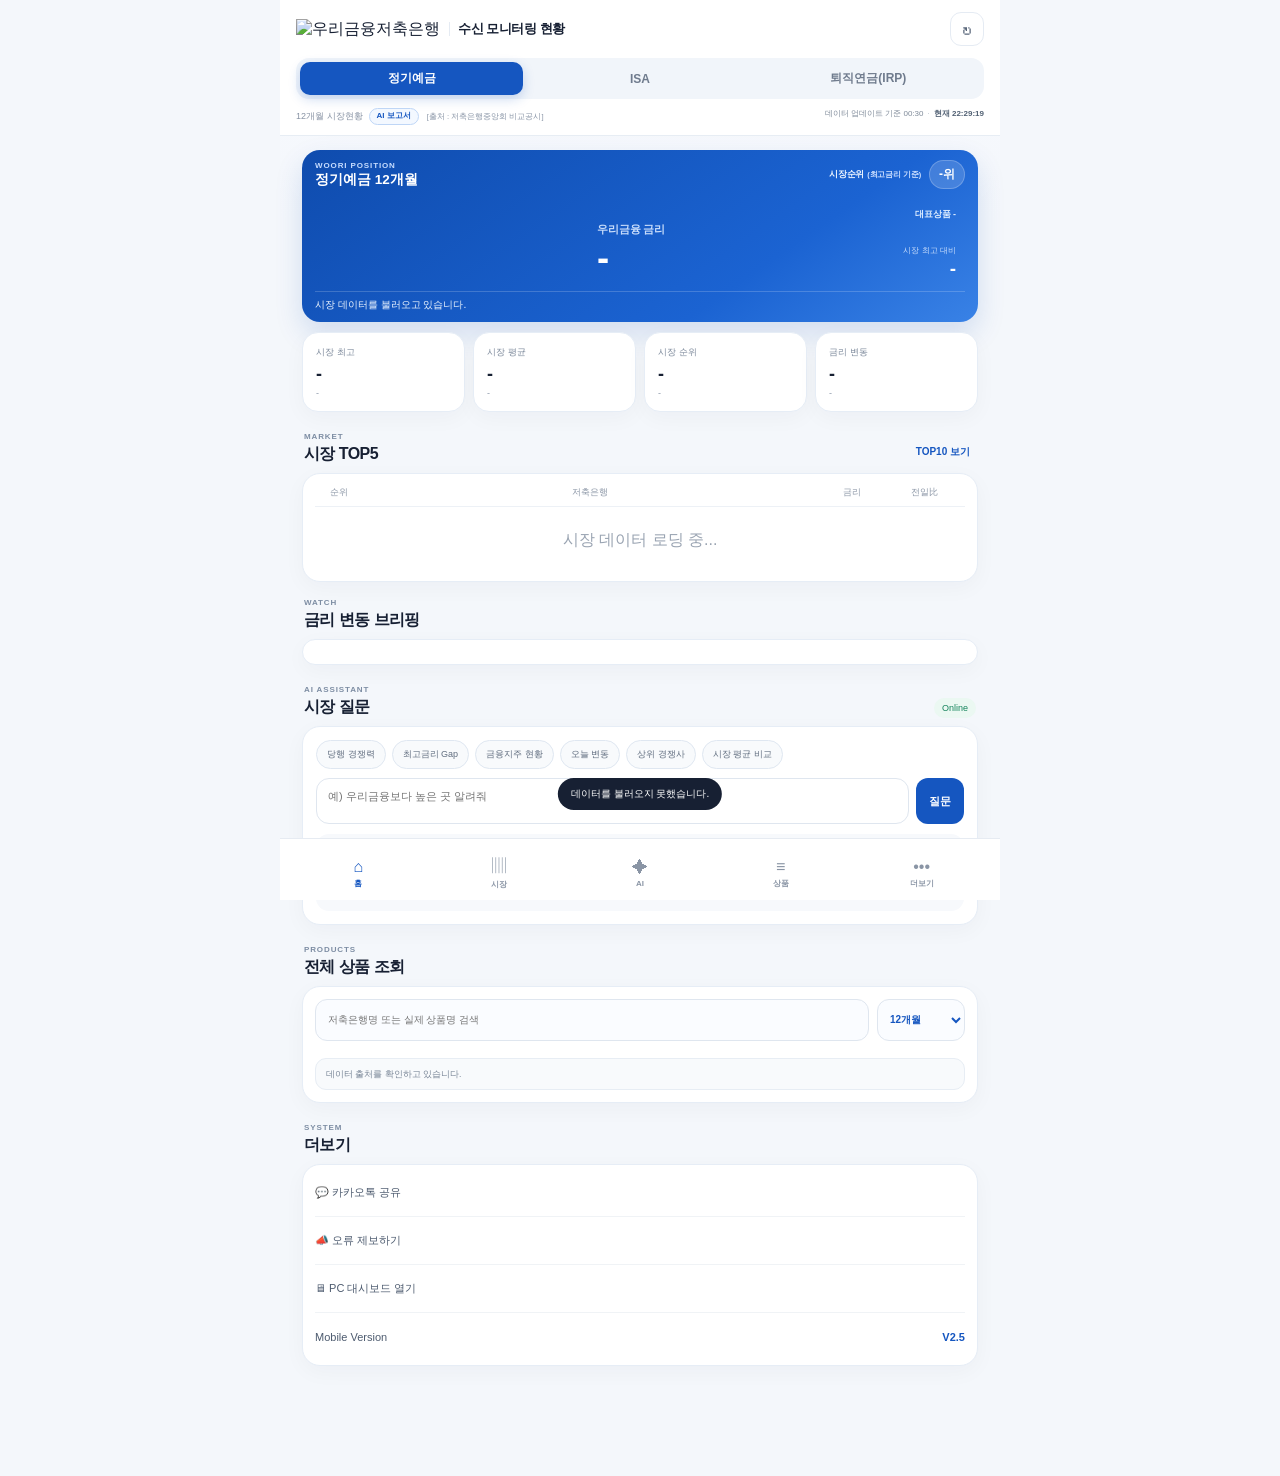
==== commit 520d6020: "Polish mobile hero rate and PC period selector" ====
--- a/templates/mobile.html
+++ b/templates/mobile.html
@@ -7,7 +7,7 @@
   <title>SBRateBot Mobile</title>
   <link rel="stylesheet" href="/static/css/mobile.css?v=20260815v529" />
   <link rel="stylesheet" href="/static/css/v512-mobile.css?v=20260815v513" />
-  <link rel="stylesheet" href="/static/css/v513-mobile-hero-hotfix.css?v=20260815v534" />
+  <link rel="stylesheet" href="/static/css/v513-mobile-hero-hotfix.css?v=20260815v535" />
   <script src="https://cdnjs.cloudflare.com/ajax/libs/html2pdf.js/0.10.1/html2pdf.bundle.min.js"></script>
   <!-- Kakao JavaScript SDK -->
   <script
@@ -217,7 +217,7 @@
           <button id="mobile-kakao-share" type="button">💬 카카오톡 공유</button>
           <button id="mobile-error-report" type="button">📣 오류 제보하기</button>
           <a href="/" class="more-link">🖥 PC 대시보드 열기</a>
-          <div class="version-row"><span>Mobile Version</span><strong>V2.4</strong></div>
+          <div class="version-row"><span>Mobile Version</span><strong>V2.5</strong></div>
         </article>
       </section>
     </main>
--- a/static/css/v513-mobile-hero-hotfix.css
+++ b/static/css/v513-mobile-hero-hotfix.css
@@ -459,3 +459,36 @@
 .hero-wibee-wrap{
   left:-20px !important;
 }
+
+/* =====================================================
+   SBRate V5.35 MOBILE HERO RATE EMPHASIS
+   - use the open vertical space in the hero
+   - strengthen Woori rate hierarchy without changing the gap metric
+===================================================== */
+
+.hero-rate-metric{
+  transform:translateY(-3px) !important;
+}
+
+.hero-rate-metric .metric-label{
+  font-size:10.4px !important;
+  margin-bottom:4px !important;
+  font-weight:700 !important;
+}
+
+.hero-rate{
+  font-size:35.5px !important;
+  line-height:.96 !important;
+  letter-spacing:-.045em !important;
+}
+
+@media(max-width:380px){
+  .hero-rate-metric{transform:translateY(-2px) !important;}
+  .hero-rate-metric .metric-label{font-size:9.4px !important;}
+  .hero-rate{font-size:31.5px !important;}
+}
+
+@media(min-width:430px){
+  .hero-rate-metric .metric-label{font-size:10.7px !important;}
+  .hero-rate{font-size:36.5px !important;}
+}
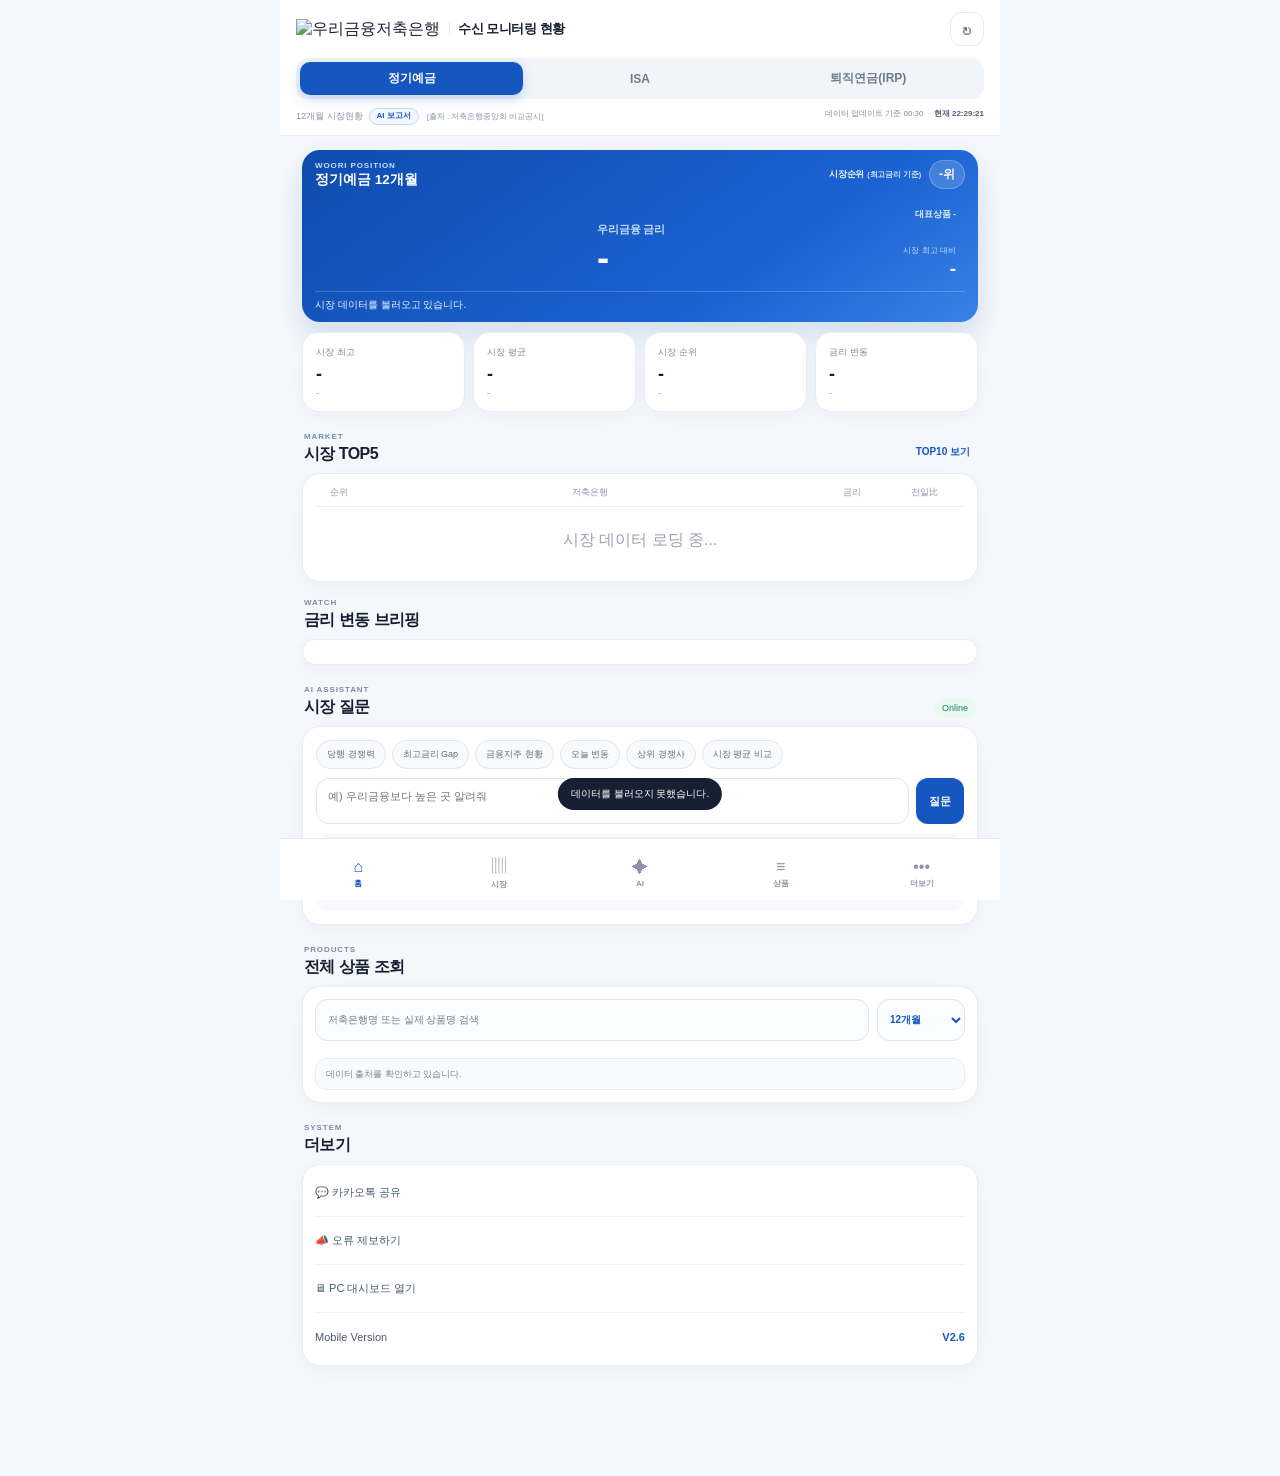
==== commit ca21d46a: "Polish Telegram closing and replay mobile rate cue" ====
--- a/templates/mobile.html
+++ b/templates/mobile.html
@@ -7,7 +7,7 @@
   <title>SBRateBot Mobile</title>
   <link rel="stylesheet" href="/static/css/mobile.css?v=20260815v529" />
   <link rel="stylesheet" href="/static/css/v512-mobile.css?v=20260815v513" />
-  <link rel="stylesheet" href="/static/css/v513-mobile-hero-hotfix.css?v=20260815v535" />
+  <link rel="stylesheet" href="/static/css/v513-mobile-hero-hotfix.css?v=20260815v536" />
   <script src="https://cdnjs.cloudflare.com/ajax/libs/html2pdf.js/0.10.1/html2pdf.bundle.min.js"></script>
   <!-- Kakao JavaScript SDK -->
   <script
@@ -217,7 +217,7 @@
           <button id="mobile-kakao-share" type="button">💬 카카오톡 공유</button>
           <button id="mobile-error-report" type="button">📣 오류 제보하기</button>
           <a href="/" class="more-link">🖥 PC 대시보드 열기</a>
-          <div class="version-row"><span>Mobile Version</span><strong>V2.5</strong></div>
+          <div class="version-row"><span>Mobile Version</span><strong>V2.6</strong></div>
         </article>
       </section>
     </main>
--- a/static/css/v513-mobile-hero-hotfix.css
+++ b/static/css/v513-mobile-hero-hotfix.css
@@ -492,3 +492,46 @@
   .hero-rate-metric .metric-label{font-size:10.7px !important;}
   .hero-rate{font-size:36.5px !important;}
 }
+
+/* =====================================================
+   SBRate V5.36 MOBILE RATE CUE PER PRODUCT
+   Replay the same one-shot Woori-rate highlight whenever
+   Deposit / ISA / IRP becomes the active product tab.
+===================================================== */
+
+body:has(#mobile-product-tabs .product-tab.is-active[data-product="deposit"]) .hero-rate{
+  animation:sb-v536-rate-cue-deposit 1.1s ease-out .30s 1 both !important;
+}
+
+body:has(#mobile-product-tabs .product-tab.is-active[data-product="isa"]) .hero-rate{
+  animation:sb-v536-rate-cue-isa 1.1s ease-out .30s 1 both !important;
+}
+
+body:has(#mobile-product-tabs .product-tab.is-active[data-product="irp"]) .hero-rate{
+  animation:sb-v536-rate-cue-irp 1.1s ease-out .30s 1 both !important;
+}
+
+@keyframes sb-v536-rate-cue-deposit{
+  0%,100%{text-shadow:none;transform:translateZ(0)}
+  45%{text-shadow:0 0 20px rgba(220,239,255,.62);transform:scale(1.028)}
+}
+
+@keyframes sb-v536-rate-cue-isa{
+  0%,100%{text-shadow:none;transform:translateZ(0)}
+  45%{text-shadow:0 0 20px rgba(220,239,255,.62);transform:scale(1.028)}
+}
+
+@keyframes sb-v536-rate-cue-irp{
+  0%,100%{text-shadow:none;transform:translateZ(0)}
+  45%{text-shadow:0 0 20px rgba(220,239,255,.62);transform:scale(1.028)}
+}
+
+@media(prefers-reduced-motion:reduce){
+  body:has(#mobile-product-tabs .product-tab.is-active[data-product="deposit"]) .hero-rate,
+  body:has(#mobile-product-tabs .product-tab.is-active[data-product="isa"]) .hero-rate,
+  body:has(#mobile-product-tabs .product-tab.is-active[data-product="irp"]) .hero-rate{
+    animation:none !important;
+    transform:none !important;
+    text-shadow:none !important;
+  }
+}
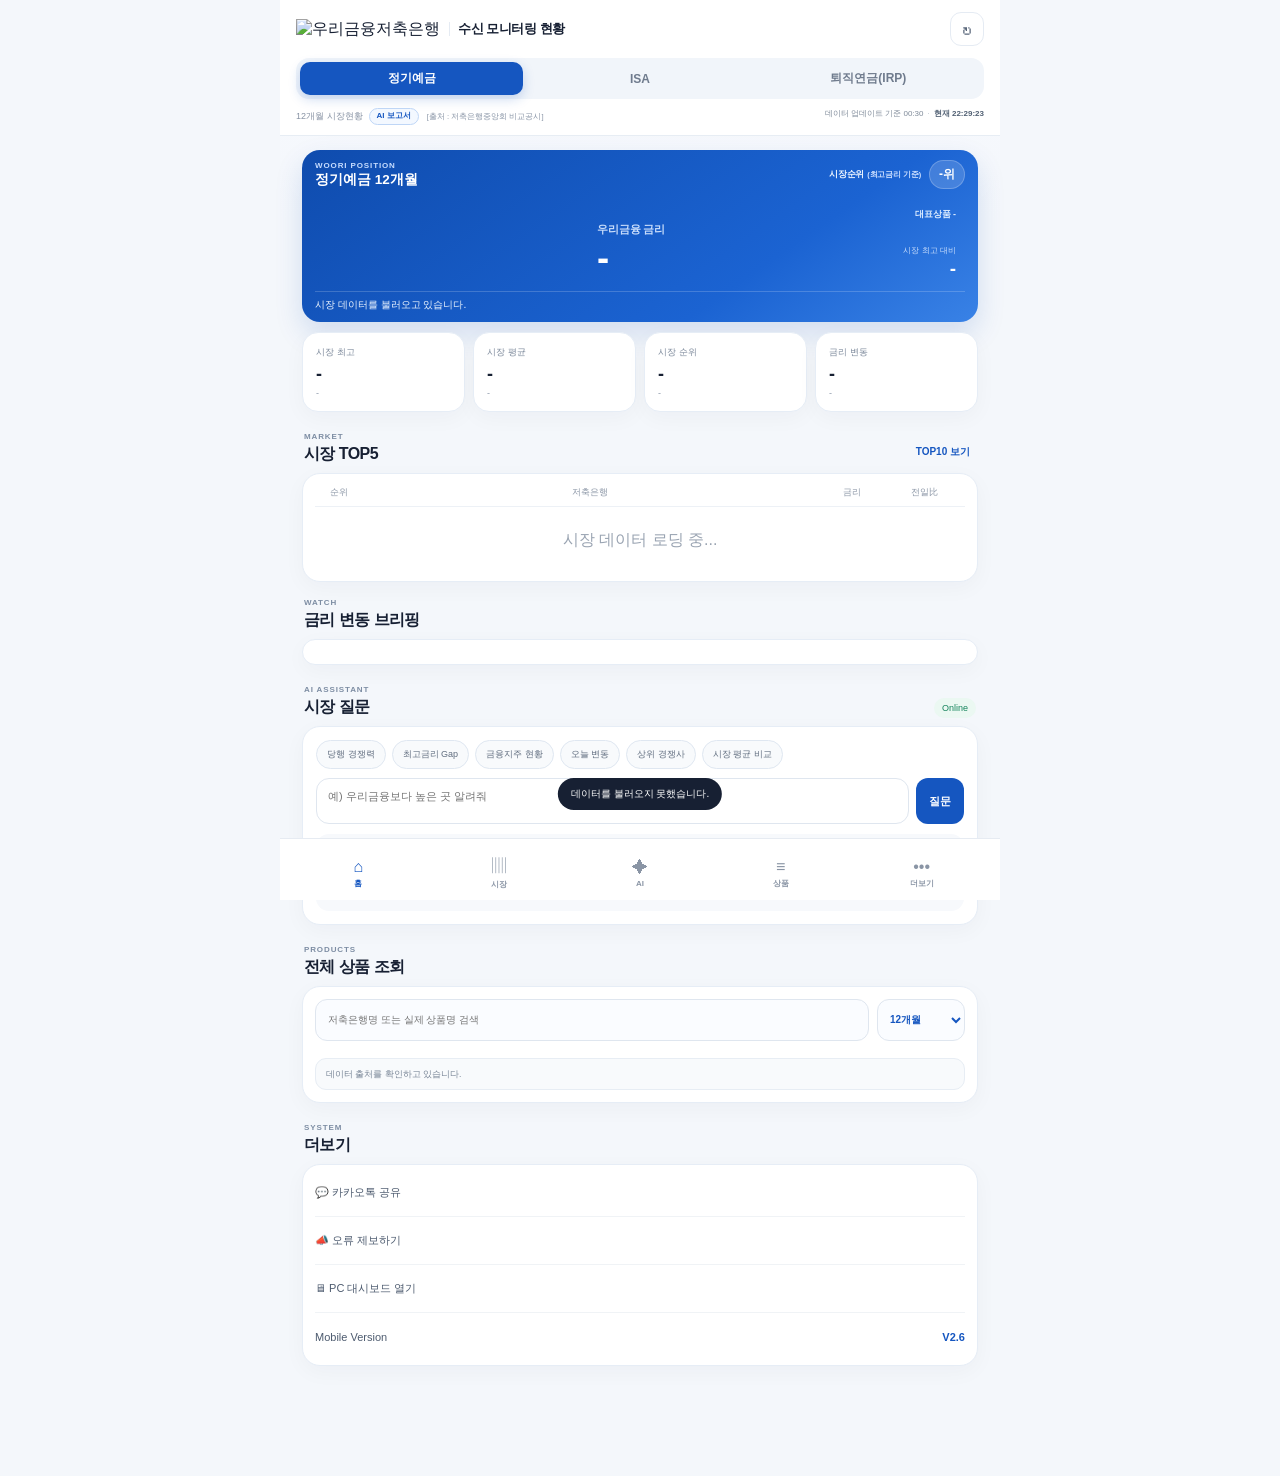
==== commit 8a7e8b24: "Replay mobile briefing pointer per product" ====
--- a/templates/mobile.html
+++ b/templates/mobile.html
@@ -7,7 +7,7 @@
   <title>SBRateBot Mobile</title>
   <link rel="stylesheet" href="/static/css/mobile.css?v=20260815v529" />
   <link rel="stylesheet" href="/static/css/v512-mobile.css?v=20260815v513" />
-  <link rel="stylesheet" href="/static/css/v513-mobile-hero-hotfix.css?v=20260815v536" />
+  <link rel="stylesheet" href="/static/css/v513-mobile-hero-hotfix.css?v=20260815v537" />
   <script src="https://cdnjs.cloudflare.com/ajax/libs/html2pdf.js/0.10.1/html2pdf.bundle.min.js"></script>
   <!-- Kakao JavaScript SDK -->
   <script
--- a/static/css/v513-mobile-hero-hotfix.css
+++ b/static/css/v513-mobile-hero-hotfix.css
@@ -535,3 +535,48 @@
     text-shadow:none !important;
   }
 }
+
+/* =====================================================
+   SBRate V5.37 MOBILE POINTER CUE PER PRODUCT
+   Replay the white briefing pointer whenever
+   Deposit / ISA / IRP becomes the active product tab.
+===================================================== */
+
+body:has(#mobile-product-tabs .product-tab.is-active[data-product="deposit"]) .hero-wibee-wrap::after{
+  animation:sb-v537-pointer-deposit 1.4s ease-out .42s 1 both !important;
+}
+
+body:has(#mobile-product-tabs .product-tab.is-active[data-product="isa"]) .hero-wibee-wrap::after{
+  animation:sb-v537-pointer-isa 1.4s ease-out .42s 1 both !important;
+}
+
+body:has(#mobile-product-tabs .product-tab.is-active[data-product="irp"]) .hero-wibee-wrap::after{
+  animation:sb-v537-pointer-irp 1.4s ease-out .42s 1 both !important;
+}
+
+@keyframes sb-v537-pointer-deposit{
+  0%{opacity:0;transform:scaleX(.15)}
+  32%,66%{opacity:.9;transform:scaleX(1)}
+  100%{opacity:0;transform:scaleX(.55) translateX(5px)}
+}
+
+@keyframes sb-v537-pointer-isa{
+  0%{opacity:0;transform:scaleX(.15)}
+  32%,66%{opacity:.9;transform:scaleX(1)}
+  100%{opacity:0;transform:scaleX(.55) translateX(5px)}
+}
+
+@keyframes sb-v537-pointer-irp{
+  0%{opacity:0;transform:scaleX(.15)}
+  32%,66%{opacity:.9;transform:scaleX(1)}
+  100%{opacity:0;transform:scaleX(.55) translateX(5px)}
+}
+
+@media(prefers-reduced-motion:reduce){
+  body:has(#mobile-product-tabs .product-tab.is-active[data-product="deposit"]) .hero-wibee-wrap::after,
+  body:has(#mobile-product-tabs .product-tab.is-active[data-product="isa"]) .hero-wibee-wrap::after,
+  body:has(#mobile-product-tabs .product-tab.is-active[data-product="irp"]) .hero-wibee-wrap::after{
+    animation:none !important;
+    display:none !important;
+  }
+}
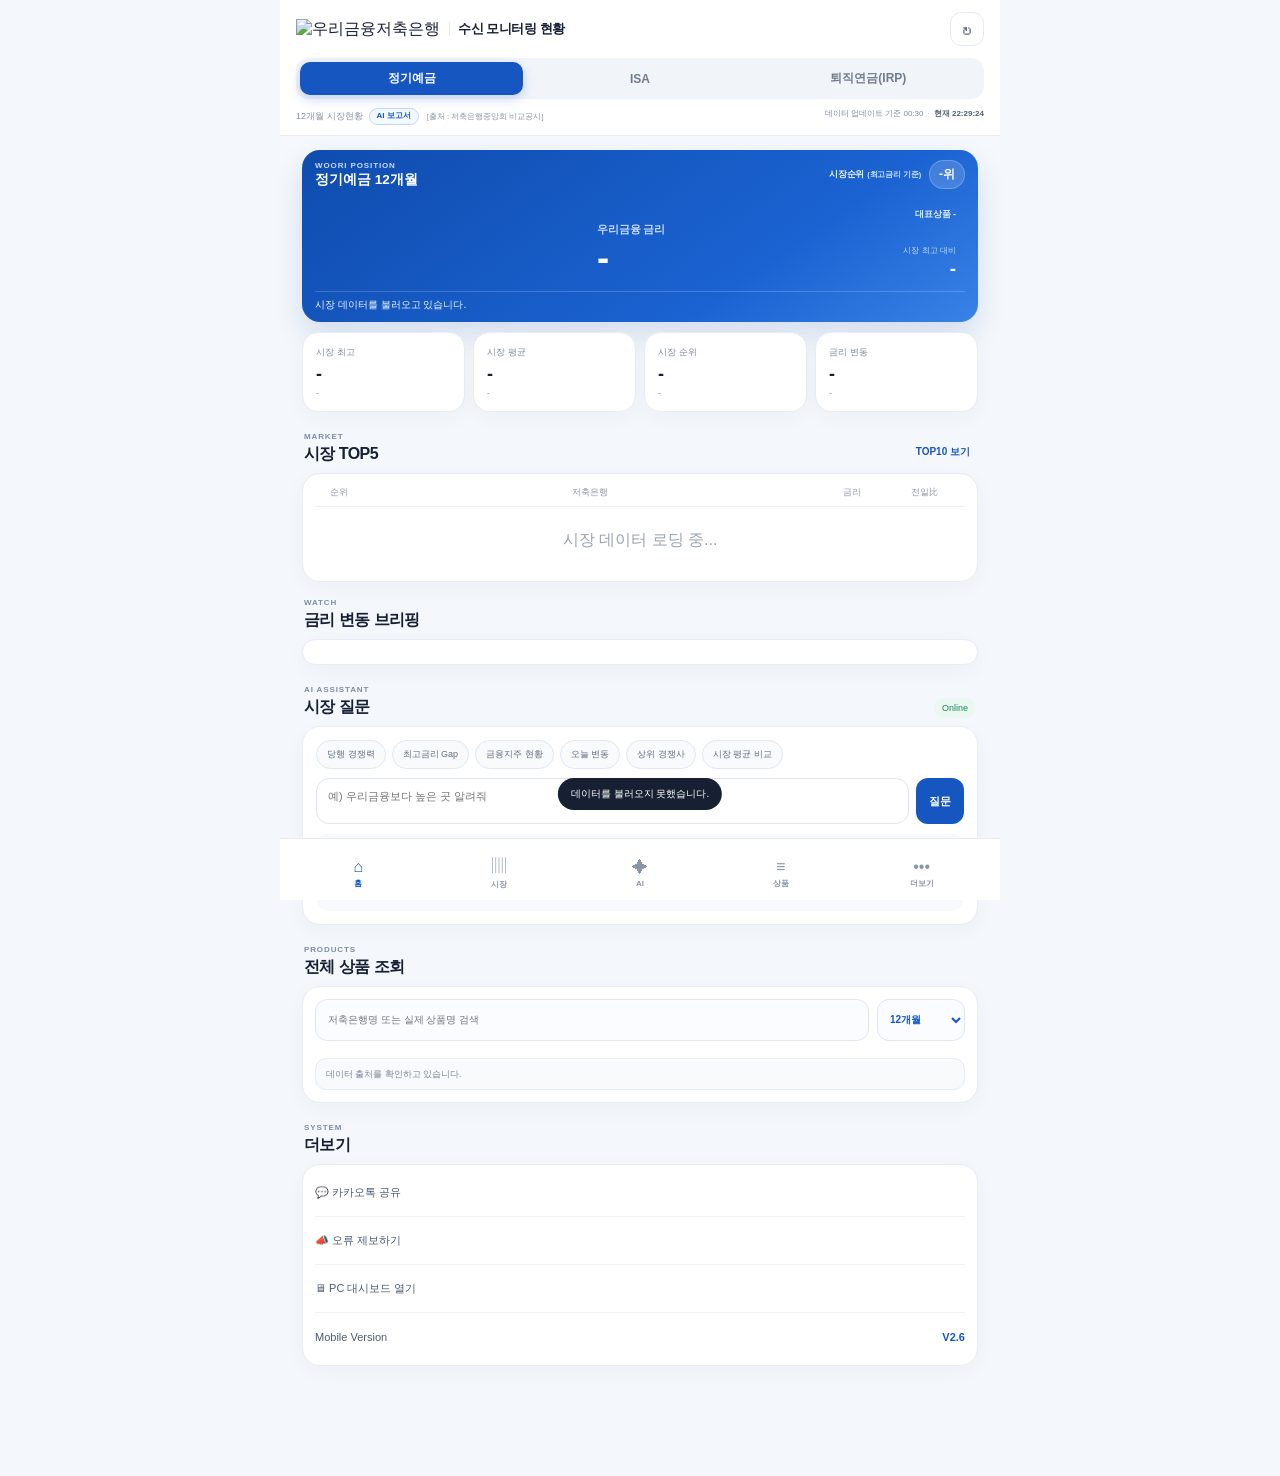
==== commit 7b77349e: "Lower ISA and IRP mobile Wibee group" ====
--- a/templates/mobile.html
+++ b/templates/mobile.html
@@ -7,7 +7,7 @@
   <title>SBRateBot Mobile</title>
   <link rel="stylesheet" href="/static/css/mobile.css?v=20260815v529" />
   <link rel="stylesheet" href="/static/css/v512-mobile.css?v=20260815v513" />
-  <link rel="stylesheet" href="/static/css/v513-mobile-hero-hotfix.css?v=20260815v537" />
+  <link rel="stylesheet" href="/static/css/v513-mobile-hero-hotfix.css?v=20260815v538" />
   <script src="https://cdnjs.cloudflare.com/ajax/libs/html2pdf.js/0.10.1/html2pdf.bundle.min.js"></script>
   <!-- Kakao JavaScript SDK -->
   <script
--- a/static/css/v513-mobile-hero-hotfix.css
+++ b/static/css/v513-mobile-hero-hotfix.css
@@ -580,3 +580,28 @@
     display:none !important;
   }
 }
+
+/* =====================================================
+   SBRate V5.38 MOBILE WIBEE LOWER FOR ISA / IRP
+   Lower the whole Wibee briefing group slightly
+   for ISA and IRP to match the Deposit visual balance.
+===================================================== */
+
+body:has(#mobile-product-tabs .product-tab.is-active[data-product="isa"]) .hero-wibee-wrap,
+body:has(#mobile-product-tabs .product-tab.is-active[data-product="irp"]) .hero-wibee-wrap{
+  top:4px !important;
+}
+
+@media(max-width:380px){
+  body:has(#mobile-product-tabs .product-tab.is-active[data-product="isa"]) .hero-wibee-wrap,
+  body:has(#mobile-product-tabs .product-tab.is-active[data-product="irp"]) .hero-wibee-wrap{
+    top:3px !important;
+  }
+}
+
+@media(min-width:430px){
+  body:has(#mobile-product-tabs .product-tab.is-active[data-product="isa"]) .hero-wibee-wrap,
+  body:has(#mobile-product-tabs .product-tab.is-active[data-product="irp"]) .hero-wibee-wrap{
+    top:5px !important;
+  }
+}
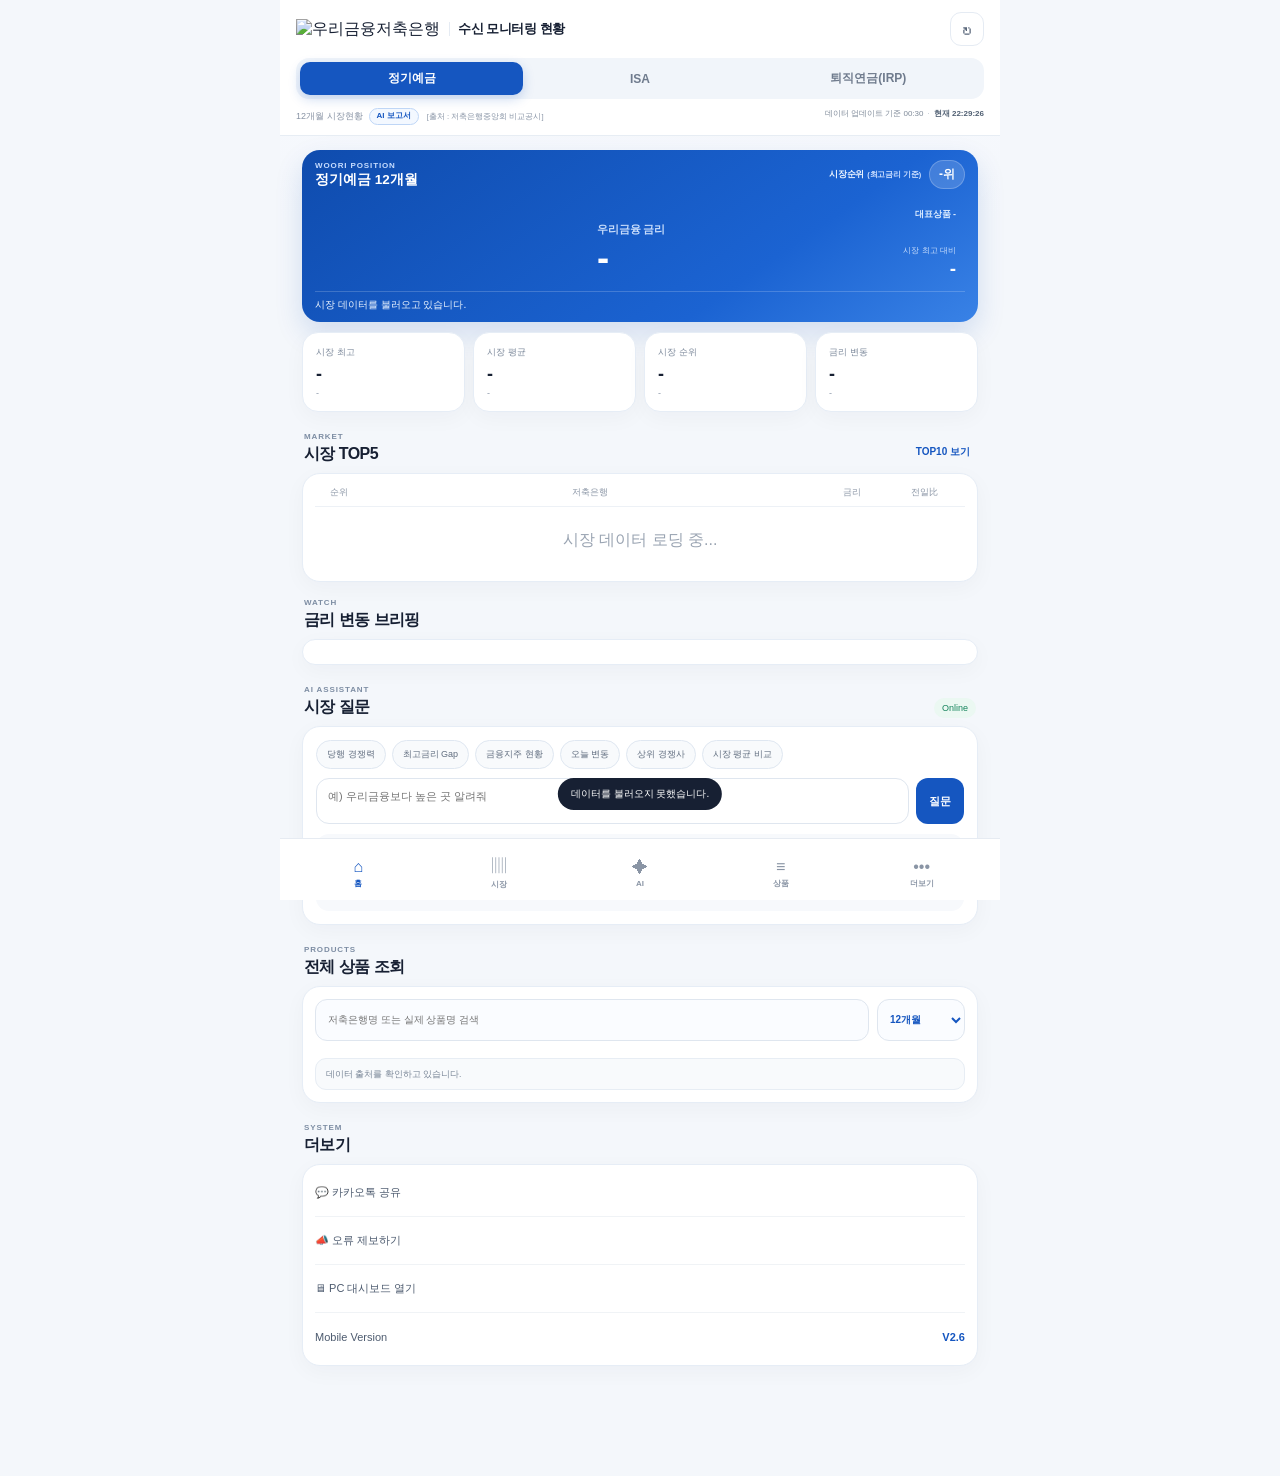
==== commit 95db1940: "Make dashboard brand refresh the page" ====
--- a/templates/mobile.html
+++ b/templates/mobile.html
@@ -20,7 +20,13 @@
 
     <header class="mobile-header">
       <div class="brand-row">
-        <div class="brand">
+        <div class="brand"
+             title="대시보드 새로고침"
+             role="button"
+             tabindex="0"
+             onclick="window.location.reload()"
+             onkeydown="if(event.key==='Enter'||event.key===' '){event.preventDefault();window.location.reload();}"
+             style="cursor:pointer;">
           <img src="/static/images/ci.png" alt="우리금융저축은행" class="brand-logo" />
           <div class="brand-text">
             <strong>수신 모니터링 현황</strong>
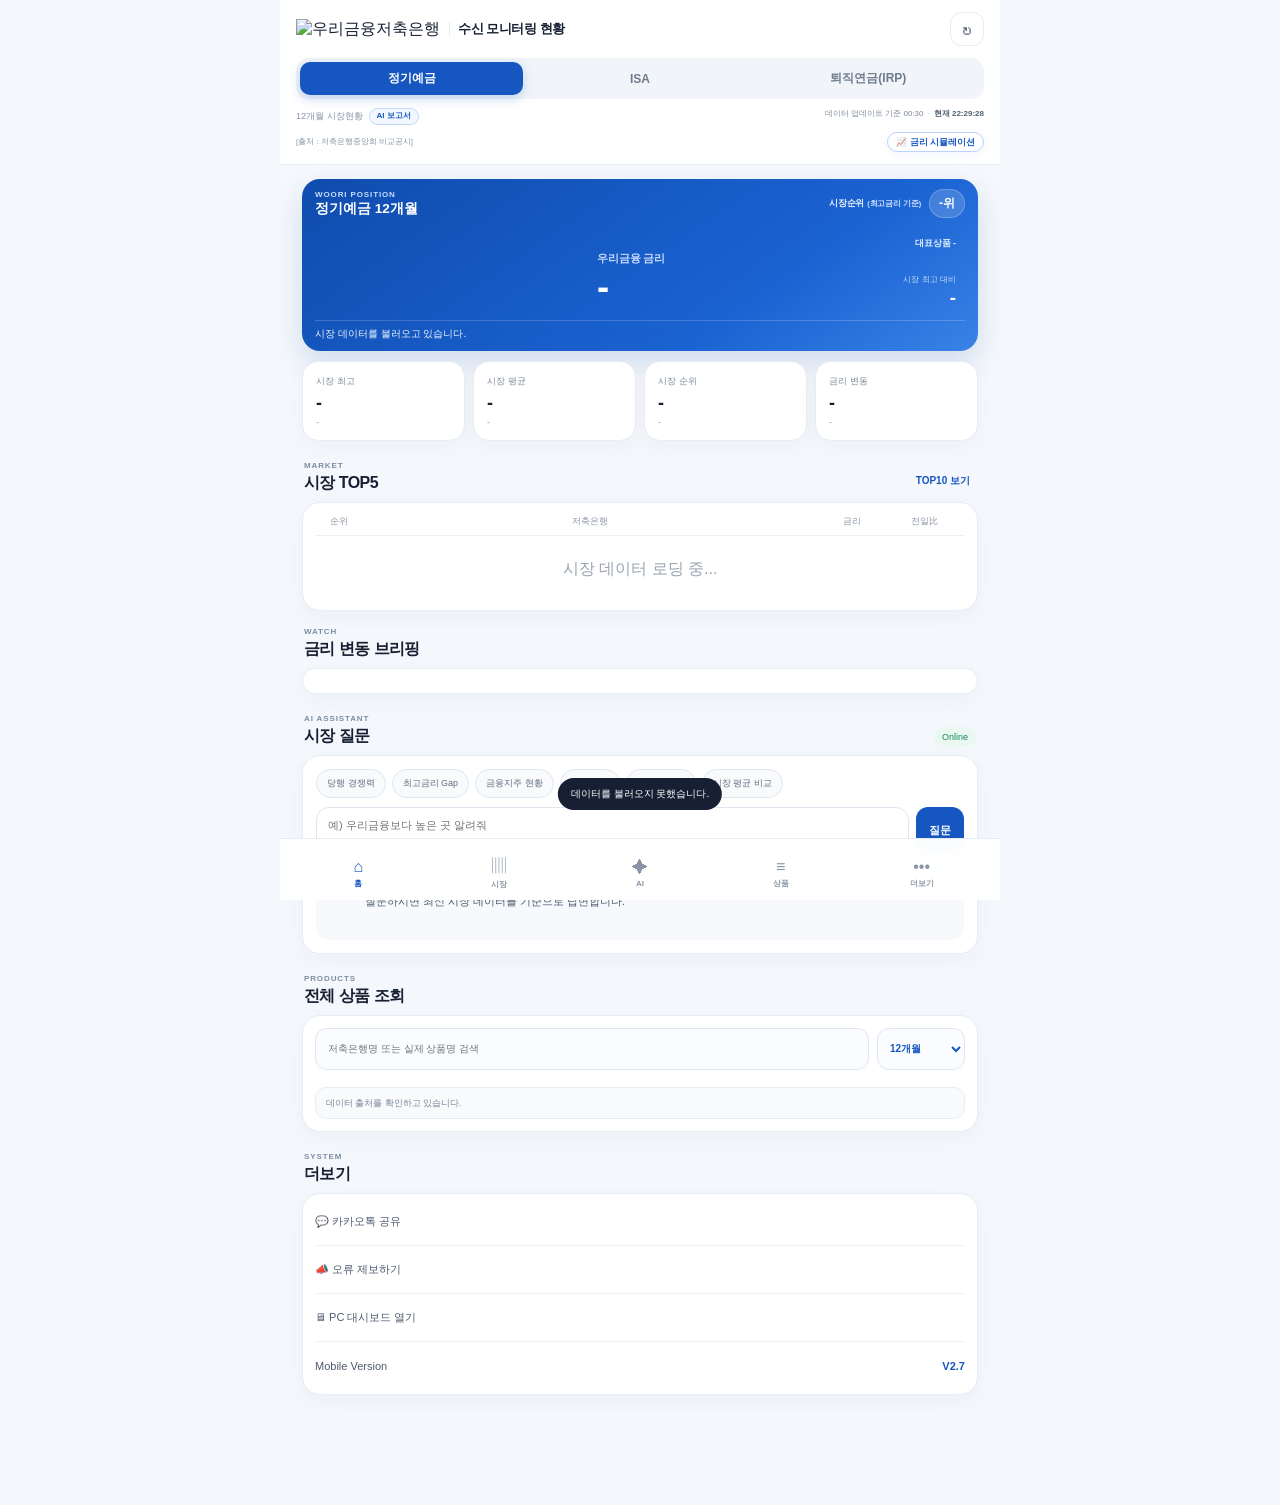
==== commit c30a63e5: "Wire rate simulation V3 directly into mobile template" ====
--- a/templates/mobile.html
+++ b/templates/mobile.html
@@ -4,10 +4,12 @@
   <meta charset="UTF-8" />
   <meta name="viewport" content="width=device-width, initial-scale=1, viewport-fit=cover" />
   <meta name="theme-color" content="#0f4db8" />
+  <meta http-equiv="Cache-Control" content="no-cache, no-store, must-revalidate" />
   <title>SBRateBot Mobile</title>
   <link rel="stylesheet" href="/static/css/mobile.css?v=20260815v529" />
   <link rel="stylesheet" href="/static/css/v512-mobile.css?v=20260815v513" />
   <link rel="stylesheet" href="/static/css/v513-mobile-hero-hotfix.css?v=20260815v538" />
+  <link data-sbrate-rate-simulation-v2="v3" rel="stylesheet" href="/static/css/rate_simulation_v3.css?v=20260819v3" />
   <script src="https://cdnjs.cloudflare.com/ajax/libs/html2pdf.js/0.10.1/html2pdf.bundle.min.js"></script>
   <!-- Kakao JavaScript SDK -->
   <script
@@ -54,6 +56,11 @@
           </span>
         </div>
       </div>
+
+      <div class="mobile-simulation-row">
+        <span id="mobile-simulation-source" class="mobile-simulation-source">[출처 : 저축은행중앙회 비교공시]</span>
+        <button id="rate-simulation-open-mobile" type="button" class="rate-simulation-open">📈 금리 시뮬레이션</button>
+      </div>
     </header>
 
     <main class="mobile-main">
@@ -223,7 +230,7 @@
           <button id="mobile-kakao-share" type="button">💬 카카오톡 공유</button>
           <button id="mobile-error-report" type="button">📣 오류 제보하기</button>
           <a href="/" class="more-link">🖥 PC 대시보드 열기</a>
-          <div class="version-row"><span>Mobile Version</span><strong>V2.6</strong></div>
+          <div class="version-row"><span>Mobile Version</span><strong>V2.7</strong></div>
         </article>
       </section>
     </main>
@@ -286,5 +293,6 @@
 
   </div>
   <script src="/static/js/mobile.js?v=20260815v532"></script>
+  <script data-sbrate-rate-simulation-v2="v3" src="/static/js/rate_simulation_v3.js?v=20260819v3"></script>
 </body>
 </html>
--- a/static/css/rate_simulation_v3.css
+++ b/static/css/rate_simulation_v3.css
@@ -0,0 +1,217 @@
+/* SBRate Rate Simulation V3 - direct template asset */
+
+/* Hide legacy V1/V2 triggers. V3 owns the visible entry points. */
+#rate-sim-open-pc,
+#rate-sim-open-mobile,
+#rate-sim-v2-open-pc,
+#rate-sim-v2-open-mobile,
+.sb2-mobile-row {
+  display:none !important;
+}
+
+:root{
+  --sim-blue:#1556c0;
+  --sim-blue-soft:#f3f8ff;
+  --sim-red:#e15151;
+  --sim-ink:#172033;
+  --sim-muted:#7f8b9c;
+  --sim-line:#e4ebf4;
+}
+
+.rate-simulation-open{
+  border:1px solid #b9d4f8;
+  background:#f5f9ff;
+  color:var(--sim-blue);
+  border-radius:10px;
+  padding:6px 9px;
+  font-size:10px;
+  line-height:1;
+  font-weight:800;
+  white-space:nowrap;
+  box-shadow:0 2px 8px rgba(21,86,192,.06);
+}
+.rate-simulation-open:hover{background:#edf5ff;border-color:#93bdf1}
+
+/* Mobile: exactly one row below update-time row. */
+.mobile-simulation-row{
+  display:flex;
+  align-items:center;
+  justify-content:space-between;
+  gap:8px;
+  width:100%;
+  margin-top:5px;
+  min-height:24px;
+}
+.mobile-simulation-source{
+  min-width:0;
+  color:#8a96a7;
+  font-size:7.7px;
+  line-height:1.2;
+  white-space:nowrap;
+  overflow:hidden;
+  text-overflow:ellipsis;
+}
+#rate-simulation-open-mobile{
+  flex:0 0 auto;
+  border-radius:999px;
+  padding:5px 8px;
+  font-size:8.5px;
+  background:#fff;
+}
+/* existing pseudo source is replaced by explicit source row */
+.app-shell .data-meta-left::after{display:none !important;content:"" !important}
+
+/* PC floating module */
+#rate-simulation-v3-layer{
+  display:none;
+  position:fixed;
+  inset:0;
+  z-index:220;
+  pointer-events:none;
+}
+#rate-simulation-v3-layer.is-open{display:block}
+.rate-simulation-panel{
+  position:fixed;
+  width:min(560px,calc(100vw - 30px));
+  max-height:calc(100vh - 30px);
+  overflow:hidden;
+  background:#fff;
+  border:1px solid #dbe5f2;
+  border-radius:18px;
+  box-shadow:0 24px 70px rgba(22,35,60,.22);
+  color:var(--sim-ink);
+  pointer-events:auto;
+}
+.rate-simulation-panel.is-minimized{width:340px}
+.rate-simulation-panel.is-minimized .rate-simulation-body{display:none}
+
+/* Mobile bottom sheet */
+#rate-simulation-v3-mobile{
+  display:none;
+  position:fixed;
+  inset:0;
+  z-index:230;
+  align-items:flex-end;
+  justify-content:center;
+  background:rgba(12,20,35,.42);
+  backdrop-filter:blur(2px);
+}
+#rate-simulation-v3-mobile.is-open{display:flex}
+.rate-simulation-sheet{
+  width:min(720px,100%);
+  max-height:86vh;
+  overflow:hidden;
+  background:#fff;
+  border-radius:22px 22px 0 0;
+  box-shadow:0 -18px 55px rgba(20,32,53,.24);
+}
+.rate-simulation-handle{
+  width:42px;height:4px;border-radius:999px;background:#d6dde7;margin:8px auto 2px;
+}
+
+.rate-simulation-head{
+  display:flex;
+  align-items:center;
+  justify-content:space-between;
+  gap:10px;
+  padding:12px 14px;
+  border-bottom:1px solid var(--sim-line);
+  background:linear-gradient(90deg,#f8fbff,#fff);
+  cursor:move;
+  user-select:none;
+  touch-action:none;
+}
+.rate-simulation-sheet .rate-simulation-head{cursor:default}
+.rate-simulation-title{font-size:14px;font-weight:850;letter-spacing:-.02em}
+.rate-simulation-basis{margin-top:2px;color:#8793a5;font-size:9px}
+.rate-simulation-head-actions{display:flex;align-items:center;gap:5px}
+.rate-simulation-progress{min-width:40px;text-align:right;color:#8793a5;font-size:8px}
+.rate-simulation-head-btn{
+  width:29px;height:29px;border:1px solid var(--sim-line);border-radius:9px;background:#fff;color:#677489;font-size:16px;line-height:1;
+}
+
+.rate-simulation-body{
+  max-height:calc(100vh - 96px);
+  overflow:auto;
+  padding:14px;
+}
+.rate-simulation-sheet .rate-simulation-body{
+  max-height:calc(86vh - 66px);
+  padding-bottom:calc(18px + env(safe-area-inset-bottom));
+}
+
+.rate-simulation-controls{
+  display:grid;
+  grid-template-columns:110px minmax(0,1fr);
+  gap:8px;
+  margin-bottom:10px;
+}
+.rate-simulation-field{
+  min-width:0;
+  border:1px solid var(--sim-line);
+  border-radius:12px;
+  background:#fafcff;
+  padding:7px 9px;
+}
+.rate-simulation-field label{display:block;margin-bottom:4px;color:#8995a6;font-size:8px}
+.rate-simulation-field select{
+  width:100%;min-width:0;border:0;outline:0;background:transparent;color:#344054;font-size:10px;font-weight:750;
+}
+
+.rate-simulation-rate-row{display:grid;grid-template-columns:1fr 24px 1fr;align-items:end;gap:8px}
+.rate-simulation-rate-box{border:1px solid #e7edf5;border-radius:14px;padding:10px 11px;background:#fbfcfe}
+.rate-simulation-rate-box.is-target{background:#f5f9ff;border-color:#b9d4f8}
+.rate-simulation-label{display:block;margin-bottom:5px;color:#8792a3;font-size:8.5px}
+.rate-simulation-big{font-size:24px;font-weight:850;letter-spacing:-.04em}
+.rate-simulation-target{display:flex;align-items:center;gap:4px}
+.rate-simulation-target input{
+  width:100%;min-width:0;border:0;outline:0;background:transparent;color:var(--sim-blue);font-size:24px;font-weight:850;letter-spacing:-.04em;padding:0;
+}
+.rate-simulation-target b{color:var(--sim-blue);font-size:16px}
+.rate-simulation-arrow{text-align:center;color:#738198;font-size:18px;padding-bottom:4px}
+.rate-simulation-delta{margin-top:7px;font-size:9px;font-weight:800}
+
+.rate-simulation-presets{display:grid;grid-template-columns:repeat(6,1fr);gap:5px;margin-top:8px}
+.rate-simulation-presets button{
+  min-height:30px;border:1px solid #e2e8f1;border-radius:9px;background:#f8fafc;color:#5e6a7d;font-size:8.5px;font-weight:800;
+}
+.rate-simulation-presets .is-up{color:var(--sim-blue);background:#f2f7ff;border-color:#cfe1fb}
+.rate-simulation-presets .is-down{color:var(--sim-red);background:#fff7f7;border-color:#f4d1d1}
+
+.rate-simulation-grid{display:grid;grid-template-columns:1fr 1fr;gap:7px;margin-top:11px}
+.rate-simulation-card{min-width:0;border:1px solid #e8edf4;border-radius:12px;padding:9px;background:#fff}
+.rate-simulation-transition{display:flex;align-items:center;gap:5px;flex-wrap:wrap;font-size:10px}
+.rate-simulation-transition b{color:#1f2d44}
+.rate-simulation-pill{display:inline-flex;border-radius:999px;padding:3px 6px;font-size:7.5px;font-weight:800;background:#f1f3f6;color:#667387}
+.rate-simulation-pill.good{background:#edf5ff;color:var(--sim-blue)}
+.rate-simulation-pill.bad{background:#fff1f1;color:#d94c4c}
+.sim-up{color:var(--sim-blue)!important;font-weight:800}
+.sim-down{color:var(--sim-red)!important;font-weight:800}
+.sim-flat{color:#6f7b8c!important;font-weight:800}
+
+.rate-simulation-note{
+  margin-top:9px;padding:8px 10px;border:1px solid #dce9fb;border-radius:11px;background:#f7fbff;color:#526174;font-size:9px;line-height:1.45;
+}
+.rate-simulation-zone{margin-top:9px;border:1px solid #dce9fb;border-radius:12px;background:#f7fbff;padding:9px}
+.rate-simulation-neighbor{display:flex;justify-content:space-between;gap:8px;padding:5px 2px;border-top:1px solid #e5eefb;font-size:9px}
+.rate-simulation-neighbor:first-child{border-top:0}
+.rate-simulation-neighbor.is-woori{
+  margin:3px -2px;padding:6px;border:1px solid #9fc6fb;border-radius:8px;background:#eaf3ff;color:var(--sim-blue);font-weight:800;
+}
+.rate-simulation-foot{
+  display:flex;justify-content:space-between;gap:8px;margin-top:10px;padding-top:9px;border-top:1px solid #edf1f6;color:#8b96a6;font-size:8px;line-height:1.4;
+}
+
+@media(max-width:640px){
+  .rate-simulation-controls{grid-template-columns:92px minmax(0,1fr)}
+  .rate-simulation-presets{grid-template-columns:repeat(3,1fr)}
+  .rate-simulation-grid{grid-template-columns:1fr 1fr}
+  .rate-simulation-big,.rate-simulation-target input{font-size:22px}
+  .rate-simulation-foot{flex-direction:column}
+  .rate-simulation-body{padding:12px}
+}
+@media(max-width:380px){
+  .mobile-simulation-source{font-size:7px}
+  #rate-simulation-open-mobile{font-size:8px;padding:5px 7px}
+  .rate-simulation-grid{grid-template-columns:1fr}
+}
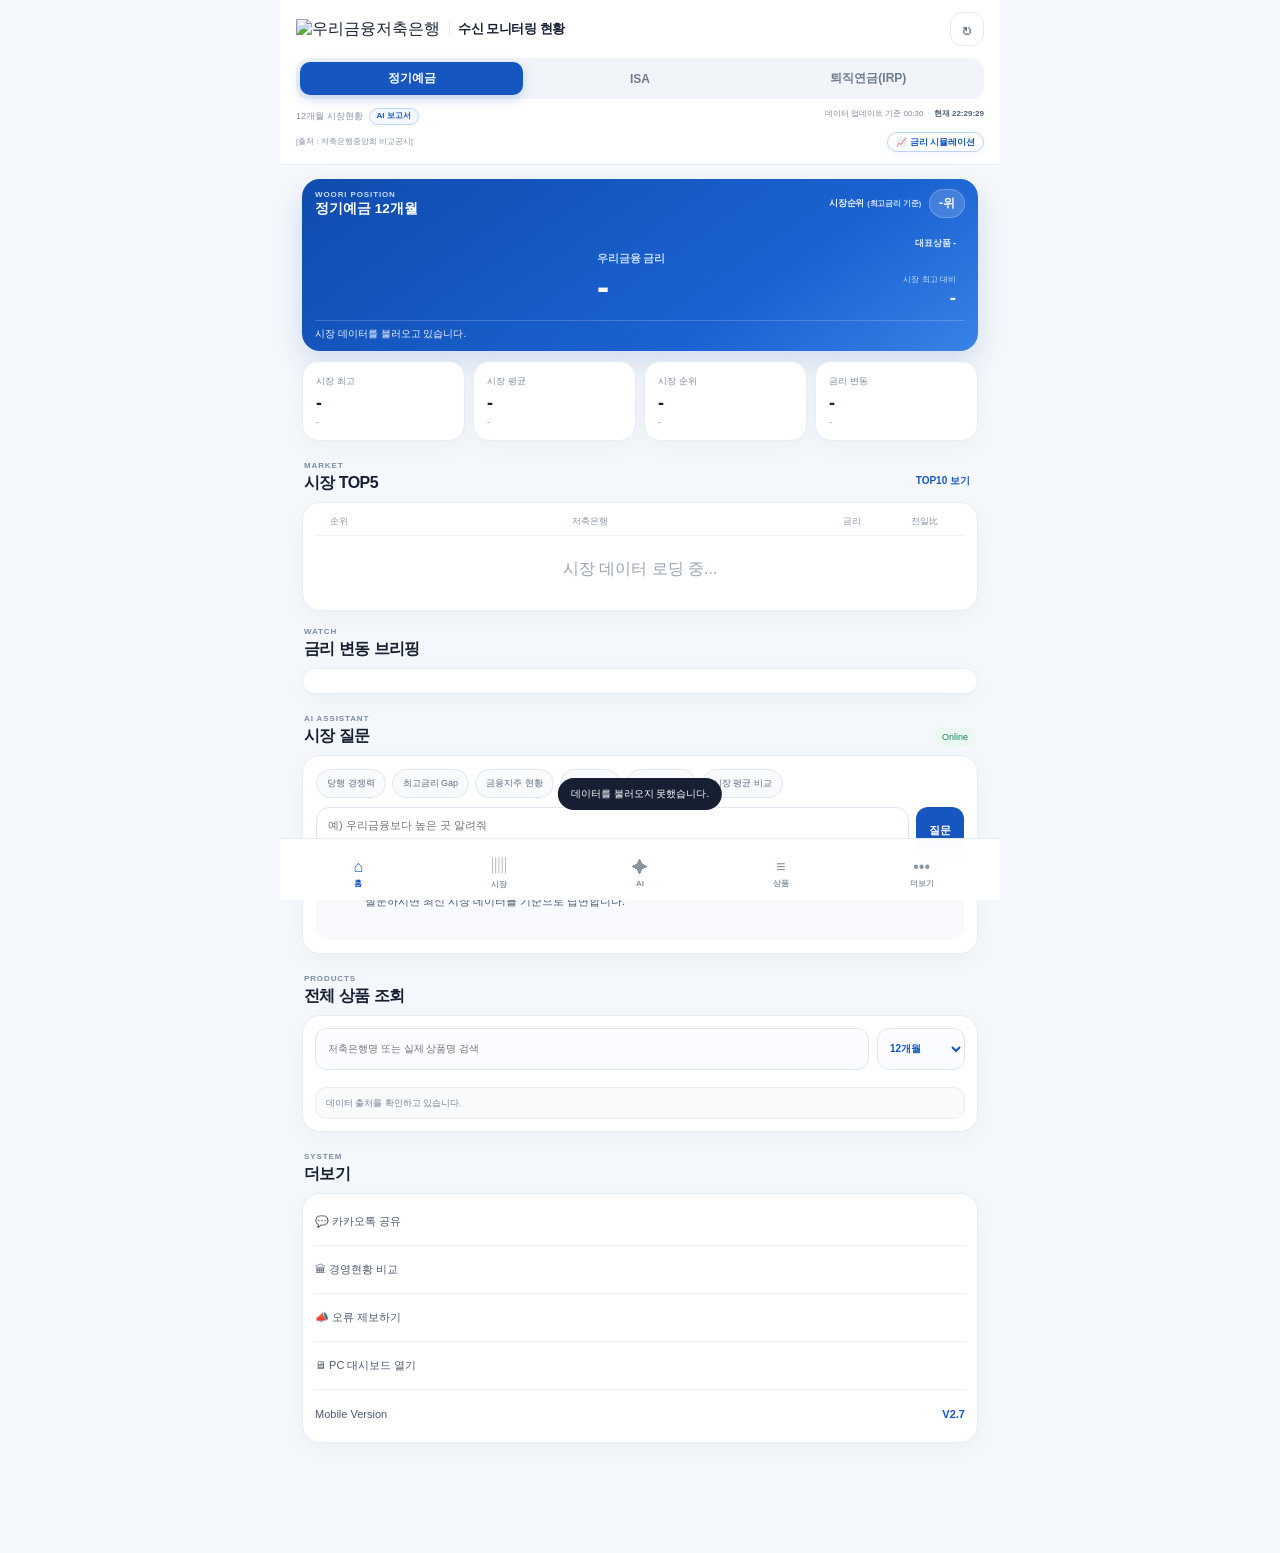
==== commit dab55a74: "feat(mobile): add management snapshot entry" ====
--- a/templates/mobile.html
+++ b/templates/mobile.html
@@ -228,6 +228,7 @@
 
         <article class="panel-card more-list">
           <button id="mobile-kakao-share" type="button">💬 카카오톡 공유</button>
+          <button id="mobile-management-open" type="button">🏛 경영현황 비교</button>
           <button id="mobile-error-report" type="button">📣 오류 제보하기</button>
           <a href="/" class="more-link">🖥 PC 대시보드 열기</a>
           <div class="version-row"><span>Mobile Version</span><strong>V2.7</strong></div>
@@ -265,6 +266,20 @@
             <div class="loading">AI 보고서를 준비하고 있습니다.</div>
           </div>
         </div>
+      </div>
+    </div>
+
+    <div id="mobile-management-modal" class="modal-backdrop hidden" role="dialog" aria-modal="true">
+      <div class="mobile-modal management-modal">
+        <div class="modal-head">
+          <div>
+            <span class="eyebrow">MANAGEMENT</span>
+            <h3>4대 금융지주 저축은행 비교</h3>
+            <small id="mobile-management-basis" class="modal-basis">FISIS 데이터를 확인하고 있습니다.</small>
+          </div>
+          <button id="mobile-management-close" class="icon-btn" aria-label="경영현황 닫기">×</button>
+        </div>
+        <div id="mobile-management-content" class="modal-body management-body"><div class="loading">경영현황을 불러오는 중입니다.</div></div>
       </div>
     </div>
 
